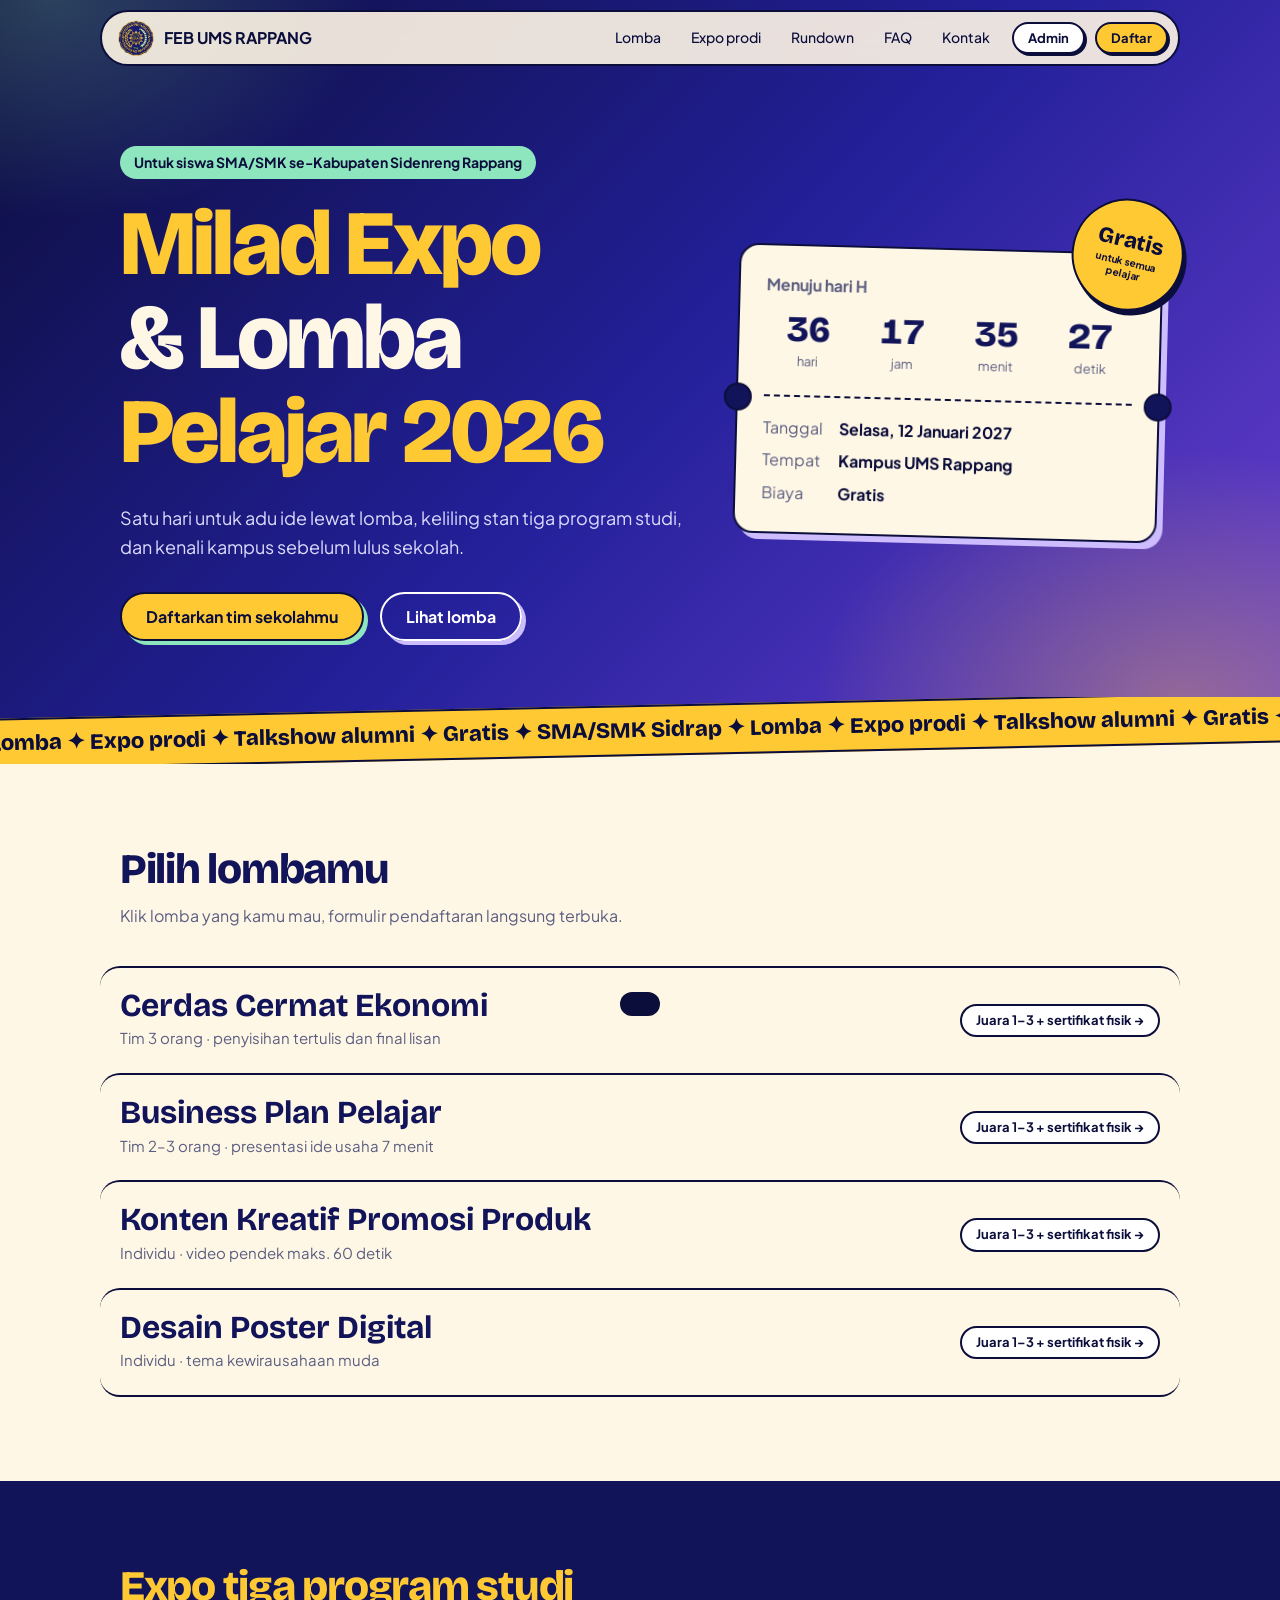
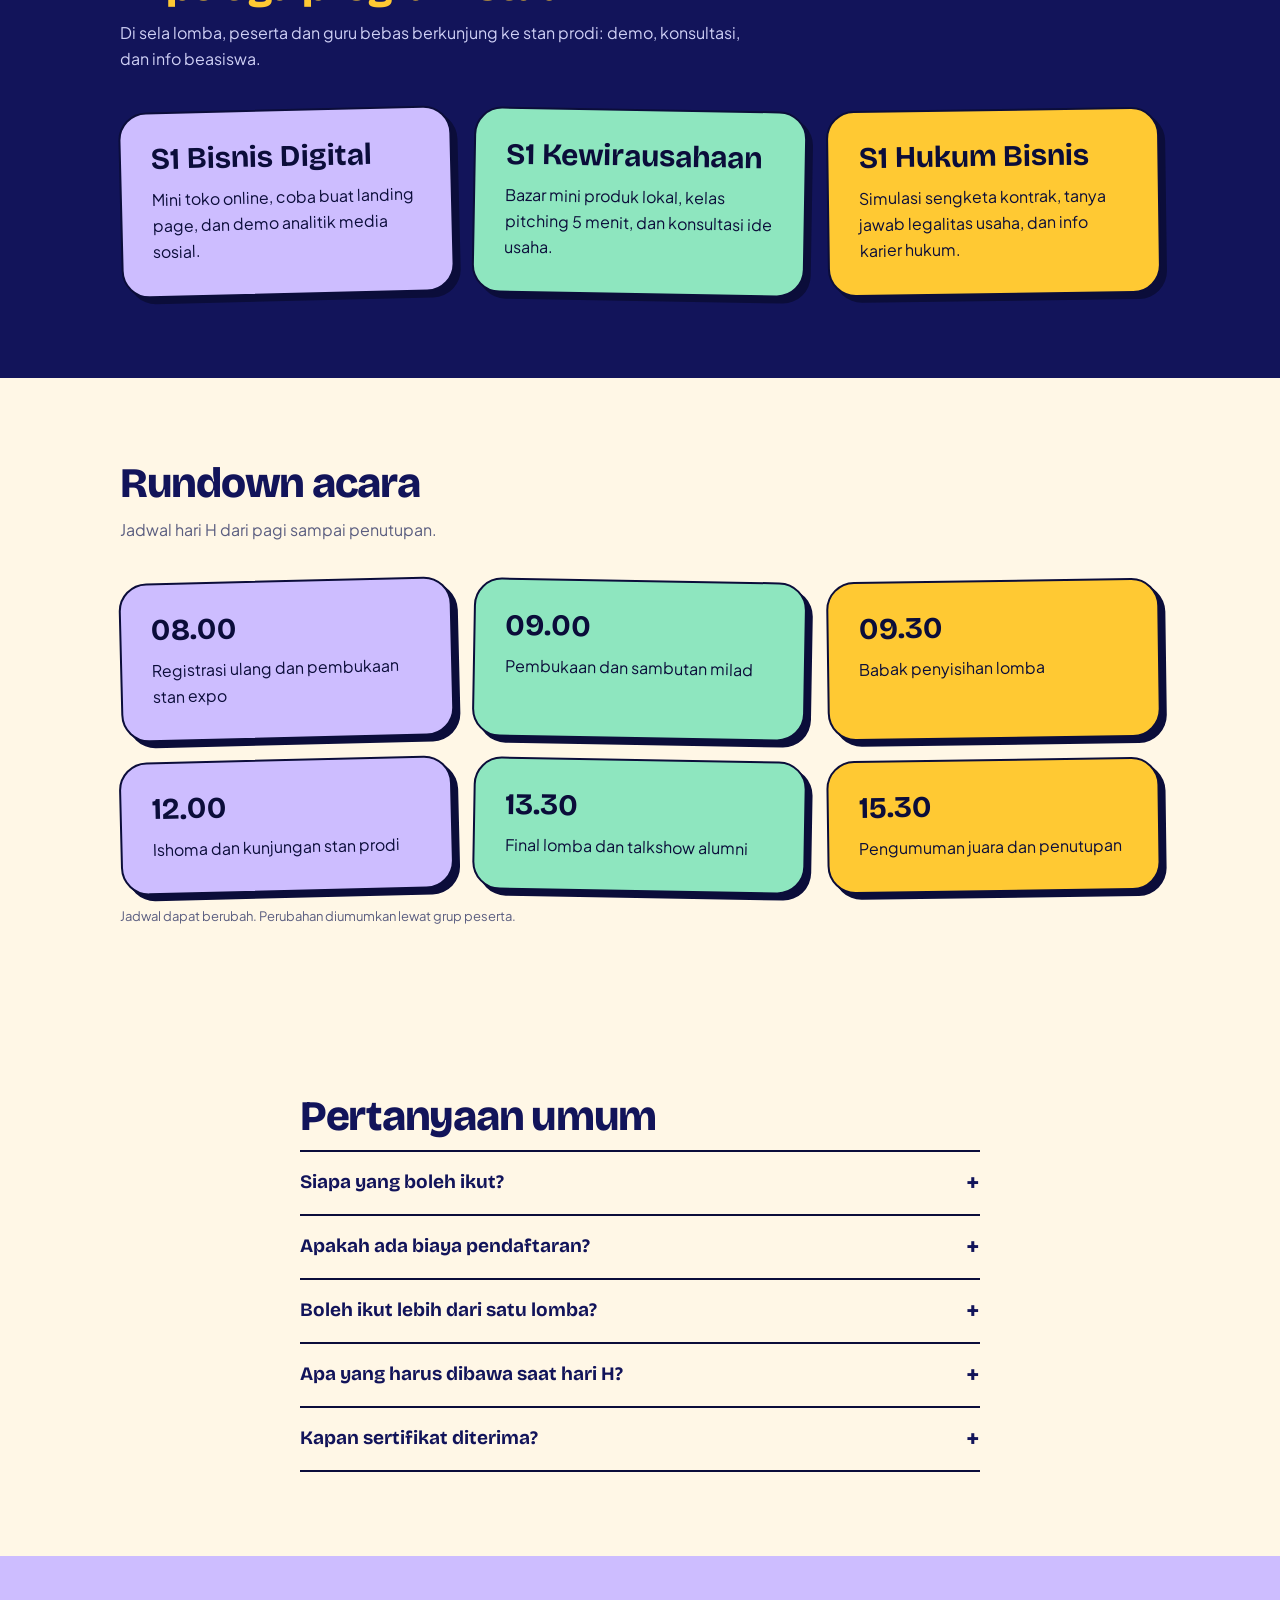
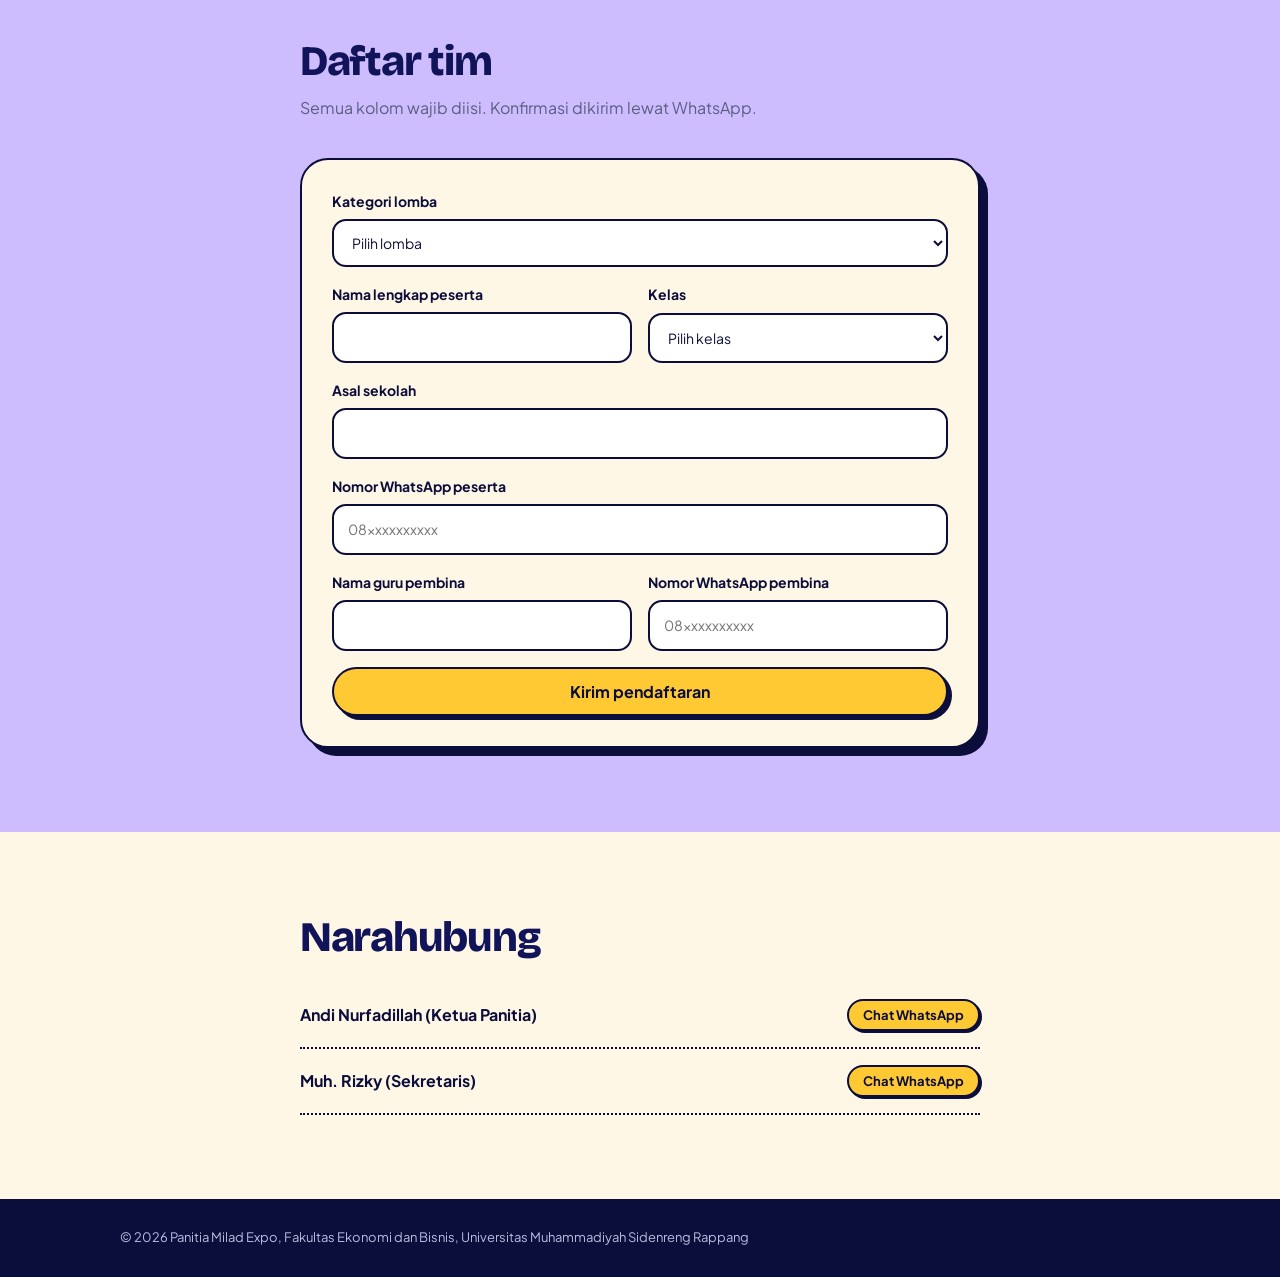
==== index.html @ 6588e932 "psrt1" ====
<!DOCTYPE html>
<html lang="id">
<head>
<meta charset="UTF-8">
<meta name="viewport" content="width=device-width, initial-scale=1">
<meta name="theme-color" content="#12145a">
<title>Milad Expo & Lomba Pelajar 2026 | FEB UMS Rappang</title>
<meta name="description" content="Expo milad dan lomba untuk siswa SMA/SMK se-Kabupaten Sidenreng Rappang.">
<link rel="preconnect" href="https://fonts.googleapis.com">
<link rel="preconnect" href="https://fonts.gstatic.com" crossorigin>
<link href="https://fonts.googleapis.com/css2?family=Bricolage+Grotesque:wght@600;800&family=Plus+Jakarta+Sans:wght@400;500;700&display=swap" rel="stylesheet">
<link rel="stylesheet" href="css/style.css">
</head>
<body>
<header class="bar">
  <a class="brand" href="#top"><img src="assets/logo_umsr.png" alt="Logo UMS Rappang" width="36" height="36"><span id="namaHima">FEB UMS RAPPANG</span></a>
  <nav id="nav"><a href="#lomba">Lomba</a><a href="#expo">Expo prodi</a><a href="#rundown">Rundown</a><a href="#faq">FAQ</a><a href="#kontak">Kontak</a></nav>
  <a class="btn btn-sm btn-out" href="admin.html">Admin</a>
  <a class="btn btn-sm" href="#daftar">Daftar</a>
  <button class="menu-btn" id="menuBtn" type="button" aria-label="Buka menu" aria-expanded="false" aria-controls="nav">☰</button>
</header>

<main id="top">
<section class="hero">
  <div class="wrap hero-grid">
    <div>
      <p class="kicker">Untuk siswa SMA/SMK se-Kabupaten Sidenreng Rappang</p>
      <h1><span>Milad Expo</span><span class="o">&amp; Lomba</span><span>Pelajar 2026</span></h1>
      <p class="lead">Satu hari untuk adu ide lewat lomba, keliling stan tiga program studi, dan kenali kampus sebelum lulus sekolah.</p>
      <div class="cta"><a class="btn" href="#daftar">Daftarkan tim sekolahmu</a><a class="btn btn-ghost" href="#lomba">Lihat lomba</a></div>
    </div>
    <aside class="tiket" aria-label="Info acara">
      <div class="stiker" aria-hidden="true">Gratis<small>untuk semua pelajar</small></div>
      <p class="tiket-judul">Menuju hari H</p>
      <div class="cd" id="cd"><div><b id="cdH">00</b>hari</div><div><b id="cdJ">00</b>jam</div><div><b id="cdM">00</b>menit</div><div><b id="cdD">00</b>detik</div></div>
      <dl><dt>Tanggal</dt><dd id="infoTgl">-</dd><dt>Tempat</dt><dd>Kampus UMS Rappang</dd><dt>Biaya</dt><dd>Gratis</dd></dl>
    </aside>
  </div>
</section>

<div class="marquee-wrap"><div class="marquee" aria-hidden="true"><div>Lomba ✦ Expo prodi ✦ Talkshow alumni ✦ Gratis ✦ SMA/SMK Sidrap ✦ Lomba ✦ Expo prodi ✦ Talkshow alumni ✦ Gratis ✦ SMA/SMK Sidrap ✦ Lomba ✦ Expo prodi ✦ Talkshow alumni ✦ Gratis ✦ SMA/SMK Sidrap ✦ Lomba ✦ Expo prodi ✦ Talkshow alumni ✦ Gratis ✦ SMA/SMK Sidrap ✦ Lomba ✦ Expo prodi ✦ Talkshow alumni ✦ Gratis ✦ SMA/SMK Sidrap ✦ Lomba ✦ Expo prodi ✦ Talkshow alumni ✦ Gratis ✦ SMA/SMK Sidrap ✦ </div></div></div>

<section id="lomba" class="blok">
  <div class="wrap">
    <h2>Pilih lombamu</h2>
    <p class="sub">Klik lomba yang kamu mau, formulir pendaftaran langsung terbuka.</p>
    <div class="lomba" id="listLomba"></div>
  </div>
</section>

<section id="expo" class="blok gelap">
  <div class="wrap">
    <h2>Expo tiga program studi</h2>
    <p class="sub">Di sela lomba, peserta dan guru bebas berkunjung ke stan prodi: demo, konsultasi, dan info beasiswa.</p>
    <div class="prodi" id="listProdi"></div>
  </div>
</section>

<section id="rundown" class="blok">
  <div class="wrap">
    <h2>Rundown acara</h2>
    <p class="sub">Jadwal hari H dari pagi sampai penutupan.</p>
    <div class="prodi" id="listRundown"></div>
    <p class="hint">Jadwal dapat berubah. Perubahan diumumkan lewat grup peserta.</p>
  </div>
</section>

<section id="faq" class="blok">
  <div class="wrap narrow">
    <h2>Pertanyaan umum</h2>
    <div id="listFaq"></div>
  </div>
</section>

<section id="daftar" class="blok kuning">
  <div class="wrap narrow">
    <h2>Daftar tim</h2>
    <p class="sub" id="stDaftar">Semua kolom wajib diisi. Konfirmasi dikirim lewat WhatsApp.</p>

    <div class="form-wrap" id="formWrap">
      <form id="form" novalidate>
        <label>Kategori lomba<select name="lomba" id="selLomba" required></select></label>
        <div class="dua">
          <label><span id="lblNama">Nama lengkap peserta</span><input name="nama" required autocomplete="name"></label>
          <label>Kelas<select name="kelas" required><option value="">Pilih kelas</option><option>X</option><option>XI</option><option>XII</option></select></label>
        </div>
        <label>Asal sekolah<input name="sekolah" required autocomplete="organization"></label>
        <label>Nomor WhatsApp peserta<input name="wa" type="tel" required inputmode="tel" placeholder="08xxxxxxxxxx"></label>
        <div id="boxTim" hidden>
          <label>Anggota tim <span class="hint" id="hintTim"></span><textarea name="anggota" rows="2" placeholder="Contoh: Dinda, Fajar"></textarea></label>
        </div>
        <div class="dua">
          <label>Nama guru pembina<input name="pembina" required></label>
          <label>Nomor WhatsApp pembina<input name="wapembina" type="tel" required inputmode="tel" placeholder="08xxxxxxxxxx"></label>
        </div>
        <input name="catatan" tabindex="-1" autocomplete="off" aria-hidden="true" style="position:absolute;left:-9999px">
        <button class="btn" id="kirim" type="submit">Kirim pendaftaran</button>
      </form>

      <div class="tutup-box" id="tutupBox" hidden>
        <div>
          <h3>Pendaftaran Belum Dibuka</h3>
          <p>Terima kasih atas antusiasmenya. Pendaftaran lomba belum dibuka.</p>
        </div>
      </div>
    </div>
  </div>
</section>


<section id="kontak" class="blok">
  <div class="wrap narrow">
    <h2>Narahubung</h2>
    <ul class="kontak" id="listKontak"></ul>
  </div>
</section>
</main>

<footer><div class="wrap">© 2026 Panitia Milad Expo, Fakultas Ekonomi dan Bisnis, Universitas Muhammadiyah Sidenreng Rappang</div></footer>
<div class="toast" id="toast" role="status" aria-live="polite"></div>
<script src="js/config.js"></script>
<script src="js/main.js"></script>
</body>
</html>
---- css/style.css ----
/* ==========================================================================
   Milad Expo & Lomba Pelajar 2026 - Stylesheet
   Daftar isi:
   1. Variabel & reset     6. Seksi umum, lomba, kartu
   2. Navbar               7. FAQ, form, kontak, footer
   3. Tombol               8. Admin
   4. Hero                 9. Responsif (tablet, HP) & aksesibilitas
   5. Marquee
   ========================================================================== */

/* ---------- 1. Variabel & reset ---------- */
:root {
  --navy: #12145a;
  --ink: #0b0d3a;
  --cream: #fff7e6;
  --gold: #ffc933;
  --mint: #8ee6bf;
  --lilac: #cdbdff;
  --mut: #5b5e80;
  --r: 20px;
  --sh: 4px 4px 0 var(--ink);
}

* {
  box-sizing: border-box;
  margin: 0;
  padding: 0;
}
html {
  scroll-behavior: smooth;
  scroll-padding-top: 90px;
}
body {
  font:
    16px/1.65 "Plus Jakarta Sans",
    system-ui,
    sans-serif;
  color: var(--ink);
  background: var(--cream);
  overflow-x: clip;
}
img {
  max-width: 100%;
}
h1,
h2,
h3 {
  font-family: "Bricolage Grotesque", system-ui, sans-serif;
  line-height: 1.02;
}
a {
  color: inherit;
}
[hidden] {
  display: none !important;
}
:focus-visible {
  outline: 3px solid var(--gold);
  outline-offset: 3px;
}

.wrap {
  max-width: 1080px;
  margin: 0 auto;
  padding: 0 20px;
}
.narrow {
  max-width: 720px;
}
.hint {
  font-size: 13px;
  font-weight: 400;
  color: var(--mut);
}
p.hint {
  margin-top: 14px;
}
.chip {
  display: inline-block;
  background: #fff;
  color: var(--ink);
  border: 2px solid var(--ink);
  font-weight: 700;
  font-size: 13px;
  padding: 4px 14px;
  border-radius: 99px;
}

/* ---------- 2. Navbar ---------- */
.bar {
  position: sticky;
  top: 10px;
  z-index: 20;
  display: flex;
  align-items: center;
  gap: 10px;
  width: min(1080px, calc(100% - 24px));
  margin: 10px auto;
  padding: 8px 10px 8px 16px;
  background: rgba(255, 247, 230, 0.9);
  backdrop-filter: blur(10px);
  border: 2px solid var(--ink);
  border-radius: 99px;
}
.brand {
  display: flex;
  align-items: center;
  gap: 10px;
  margin-right: auto;
  font-weight: 700;
  text-decoration: none;
}
.brand img {
  height: 36px;
  width: 36px;
  object-fit: contain;
}
.bar nav {
  display: flex;
  gap: 6px;
}
.bar nav a {
  padding: 6px 12px;
  font-size: 14px;
  font-weight: 500;
  text-decoration: none;
  border-radius: 99px;
}
.bar nav a:hover {
  background: var(--lilac);
}
.menu-btn {
  display: none;
}

/* ---------- 3. Tombol ---------- */
.btn {
  display: inline-block;
  background: var(--gold);
  color: var(--ink);
  font:
    700 16px "Plus Jakarta Sans",
    sans-serif;
  padding: 12px 24px;
  border: 2px solid var(--ink);
  border-radius: 99px;
  box-shadow: var(--sh);
  cursor: pointer;
  text-decoration: none;
  transition:
    transform 0.15s,
    box-shadow 0.15s;
}
.btn:hover {
  transform: translate(2px, 2px);
  box-shadow: 2px 2px 0 var(--ink);
}
.btn:disabled {
  opacity: 0.6;
  cursor: not-allowed;
}
.btn-sm {
  padding: 6px 14px;
  font-size: 13px;
  box-shadow: 2px 2px 0 var(--ink);
}
.btn-out {
  background: #fff;
}
.btn-ghost {
  background: transparent;
  color: #fff;
  border-color: #fff;
  box-shadow: 4px 4px 0 var(--mint);
}
.hero .btn {
  box-shadow: 4px 4px 0 var(--mint);
}
.hero .btn-ghost {
  box-shadow: 4px 4px 0 var(--lilac);
}

/* ---------- 4. Hero ---------- */
.hero {
  position: relative;
  margin-top: -80px;
  padding: 150px 0 90px;
  color: #fff;
  overflow: hidden;
  background-color: var(--navy);
  background-image:
    radial-gradient(520px 360px at 92% 96%, rgba(255, 201, 51, 0.32), transparent 70%),
    radial-gradient(460px 320px at 4% 0%, rgba(142, 230, 191, 0.24), transparent 70%),
    linear-gradient(135deg, #0b0d3a 0%, #23209a 52%, #6a3fd0 100%),
    url("data:image/svg+xml,%3Csvg xmlns='http://www.w3.org/2000/svg' width='160' height='160'%3E%3Cfilter id='n'%3E%3CfeTurbulence baseFrequency='.8' numOctaves='2'/%3E%3C/filter%3E%3Crect width='160' height='160' filter='url(%23n)' opacity='.12'/%3E%3C/svg%3E");
}
.hero-grid {
  position: relative;
  display: grid;
  gap: 44px;
  align-items: center;
}
.kicker {
  display: inline-block;
  background: var(--mint);
  color: var(--ink);
  font-size: 14px;
  font-weight: 700;
  padding: 5px 14px;
  margin-bottom: 18px;
  border-radius: 99px;
}
.lead {
  max-width: 44ch;
  margin: 24px 0 30px;
  font-size: 18px;
  color: #dcdcff;
}
.cta {
  display: flex;
  gap: 16px;
  flex-wrap: wrap;
}

/* Judul hero: tiap baris bereaksi saat disorot kursor */
.hero h1 {
  font-size: clamp(40px, 7.5vw, 92px);
  font-weight: 800;
  letter-spacing: -0.03em;
  animation: naik 0.8s ease both;
}
.hero h1 span {
  display: block;
  width: fit-content;
  color: var(--gold);
  cursor: default;
  transition:
    transform 0.3s cubic-bezier(0.2, 0.8, 0.2, 1),
    color 0.3s,
    text-shadow 0.3s;
}
.hero h1 .o {
  color: var(--cream);
}
.hero h1 span:hover {
  transform: translateX(14px) rotate(-1.5deg) scale(1.04);
  color: var(--cream);
  text-shadow:
    4px 4px 0 var(--gold),
    8px 8px 0 var(--mint);
}
.hero h1 .o:hover {
  color: var(--mint);
  text-shadow: 4px 4px 0 var(--lilac);
}
@keyframes naik {
  from {
    opacity: 0;
    transform: translateY(28px);
  }
}

/* Stiker "Gratis" */
.stiker {
  position: absolute;
  right: -14px;
  top: -44px;
  z-index: 2;
  width: 112px;
  height: 112px;
  display: flex;
  flex-direction: column;
  align-items: center;
  justify-content: center;
  text-align: center;
  font:
    800 22px "Bricolage Grotesque",
    sans-serif;
  line-height: 1;
  color: var(--ink);
  background: var(--gold);
  border: 2px solid var(--ink);
  border-radius: 50%;
  box-shadow: var(--sh);
  transform: rotate(12deg);
}
.stiker small {
  max-width: 70px;
  margin-top: 4px;
  font:
    700 10px "Plus Jakarta Sans",
    sans-serif;
}

/* Tiket info + hitung mundur */
.tiket {
  position: relative;
  padding: 26px;
  color: var(--ink);
  background: var(--cream);
  border: 2px solid var(--ink);
  border-radius: var(--r);
  box-shadow: 6px 6px 0 var(--lilac);
  transform: rotate(1.5deg);
}
.tiket-judul {
  margin-bottom: 10px;
  font-weight: 700;
  color: var(--mut);
}
.cd {
  display: grid;
  grid-template-columns: repeat(4, 1fr);
  gap: 8px;
  margin-bottom: 22px;
  text-align: center;
  font-size: 13px;
  color: var(--mut);
}
.cd b {
  display: block;
  font:
    800 36px "Bricolage Grotesque",
    sans-serif;
  color: var(--navy);
  font-variant-numeric: tabular-nums;
}
.tiket dl {
  position: relative;
  display: grid;
  grid-template-columns: auto 1fr;
  gap: 6px 16px;
  padding-top: 18px;
  border-top: 2px dashed var(--ink);
}
.tiket dl::before,
.tiket dl::after {
  content: "";
  position: absolute;
  top: -13px;
  width: 24px;
  height: 24px;
  background: var(--navy);
  border: 2px solid var(--ink);
  border-radius: 50%;
}
.tiket dl::before {
  left: -40px;
}
.tiket dl::after {
  right: -40px;
}
.tiket dt {
  color: var(--mut);
}
.tiket dd {
  font-weight: 700;
}

/* ---------- 5. Marquee ---------- */
.marquee-wrap {
  position: relative;
  z-index: 3;
  margin-top: -34px;
  padding: 8px 0;
  overflow: hidden;
}
.marquee {
  margin: 0 -10px;
  padding: 10px 0;
  overflow: hidden;
  background: var(--gold);
  border-block: 2px solid var(--ink);
  transform: rotate(-1.2deg);
}
.marquee div {
  display: inline-block;
  white-space: nowrap;
  font:
    800 22px "Bricolage Grotesque",
    sans-serif;
  animation: geser 28s linear infinite;
}
@keyframes geser {
  to {
    transform: translateX(-50%);
  }
}

/* ---------- 6. Seksi umum, lomba, kartu ---------- */
.blok {
  padding: 84px 0;
}
.blok h2 {
  margin-bottom: 12px;
  font-size: clamp(28px, 4.6vw, 42px);
  font-weight: 800;
  letter-spacing: -0.03em;
  color: var(--navy);
}
.sub {
  max-width: 54ch;
  margin-bottom: 36px;
  color: var(--mut);
}
.gelap {
  background: var(--navy);
  color: #fff;
}
.gelap h2 {
  color: var(--gold);
}
.gelap .sub {
  color: #cfd0f5;
}
.kuning {
  background: var(--lilac);
}

/* Daftar lomba (tiap baris = tautan ke form) */
.lomba a {
  display: flex;
  justify-content: space-between;
  align-items: center;
  flex-wrap: wrap;
  gap: 16px;
  margin: 0 -20px;
  padding: 22px 20px;
  color: inherit;
  text-decoration: none;
  border-top: 2px solid var(--ink);
  border-radius: var(--r);
  transition:
    background 0.25s,
    transform 0.25s;
}
.lomba a:last-child {
  border-bottom: 2px solid var(--ink);
}
.lomba a:hover {
  background: var(--mint);
  transform: translateX(8px);
}
.lomba h3 {
  margin-bottom: 4px;
  font-size: clamp(22px, 3.4vw, 32px);
  color: var(--navy);
}
.lomba p {
  font-size: 15px;
  color: var(--mut);
}
.lomba .chip {
  white-space: nowrap;
}

/* Kartu berwarna: dipakai untuk prodi dan rundown */
.prodi {
  display: grid;
  gap: 20px;
}
.prodi article {
  padding: 30px;
  color: var(--ink);
  border: 2px solid var(--ink);
  border-radius: 28px;
  box-shadow: 6px 6px 0 var(--ink);
  transition: transform 0.25s;
}
.prodi article:nth-child(3n + 1) {
  background: var(--lilac);
  transform: rotate(-1.4deg);
}
.prodi article:nth-child(3n + 2) {
  background: var(--mint);
  transform: rotate(1deg);
}
.prodi article:nth-child(3n) {
  background: var(--gold);
  transform: rotate(-0.8deg);
}
.prodi article:hover {
  transform: rotate(0) translateY(-6px);
}
.prodi h3 {
  margin-bottom: 12px;
  font-size: 30px;
}

/* ---------- 7. FAQ, form, kontak, footer ---------- */
details {
  padding: 18px 0;
  border-top: 2px solid var(--ink);
}
details:last-child {
  border-bottom: 2px solid var(--ink);
}
summary {
  display: flex;
  justify-content: space-between;
  gap: 12px;
  font:
    700 19px "Bricolage Grotesque",
    sans-serif;
  color: var(--navy);
  list-style: none;
  cursor: pointer;
}
summary::-webkit-details-marker {
  display: none;
}
summary::after {
  content: "+";
  font-size: 26px;
  line-height: 1;
  transition: transform 0.2s;
}
details[open] summary::after {
  transform: rotate(45deg);
}
details p {
  max-width: 60ch;
  margin-top: 10px;
  color: var(--mut);
}

form {
  display: grid;
  gap: 16px;
  padding: 30px;
  background: var(--cream);
  border: 2px solid var(--ink);
  border-radius: 28px;
  box-shadow: 8px 8px 0 var(--ink);
}
.dua {
  display: grid;
  gap: 16px;
}
label {
  display: grid;
  gap: 6px;
  font-size: 14px;
  font-weight: 700;
}
input,
select,
textarea {
  width: 100%;
  padding: 12px 14px;
  font: inherit;
  font-weight: 400;
  color: var(--ink);
  background: #fff;
  border: 2px solid var(--ink);
  border-radius: 14px;
}
input:focus,
select:focus,
textarea:focus {
  outline: 3px solid var(--gold);
  outline-offset: 1px;
}
textarea {
  resize: vertical;
}

.kontak {
  margin-top: 24px;
  list-style: none;
}
.kontak li {
  display: flex;
  justify-content: space-between;
  align-items: center;
  flex-wrap: wrap;
  gap: 12px;
  padding: 16px 0;
  border-bottom: 2px dotted var(--ink);
}

footer {
  padding: 28px 0;
  font-size: 13px;
  color: #b9bce0;
  background: var(--ink);
}
.flink {
  font-weight: 700;
  color: var(--gold);
}

.toast {
  position: fixed;
  left: 50%;
  bottom: 24px;
  z-index: 30;
  max-width: calc(100% - 32px);
  padding: 12px 20px;
  color: #fff;
  background: var(--ink);
  border-radius: 99px;
  transform: translate(-50%, 140px);
  transition: transform 0.3s;
}
.toast.show {
  transform: translate(-50%, 0);
}

/* ---------- 8. Admin ---------- */
.adm {
  min-height: 100vh;
  padding: 24px 0 60px;
  background: var(--cream);
}
.adm h1 {
  font-size: clamp(28px, 4vw, 40px);
  color: var(--navy);
}
.adm h2 {
  margin-bottom: 12px;
  font-size: 20px;
  color: var(--navy);
}
.galat {
  padding: 10px 14px;
  font-weight: 700;
  color: #7a0b0b;
  background: #ffd9d9;
  border: 2px solid var(--ink);
  border-radius: 14px;
}
.back {
  margin-bottom: 18px;
}
.kartu {
  display: grid;
  align-content: start;
  gap: 14px;
  padding: 24px;
  background: #fff;
  border: 2px solid var(--ink);
  border-radius: var(--r);
  box-shadow: var(--sh);
}
#login {
  margin: 40px auto;
}
.adm-head {
  display: flex;
  justify-content: space-between;
  align-items: center;
  flex-wrap: wrap;
  gap: 12px;
  margin-bottom: 14px;
}

.stats {
  display: grid;
  grid-template-columns: repeat(2, 1fr);
  gap: 14px;
  margin: 18px 0;
}
.stat {
  padding: 16px;
  font-weight: 700;
  background: var(--gold);
  border: 2px solid var(--ink);
  border-radius: var(--r);
  box-shadow: var(--sh);
}
.stat:nth-child(2) {
  background: var(--lilac);
}
.stat:nth-child(3) {
  background: var(--mint);
}
.stat:nth-child(4) {
  background: #fff;
}
.stat b {
  display: block;
  font:
    800 40px "Bricolage Grotesque",
    sans-serif;
  line-height: 1;
}

.dua-kol {
  display: grid;
  gap: 16px;
  margin-bottom: 22px;
}
.bb {
  display: grid;
  grid-template-columns: 1fr 1.4fr 28px;
  align-items: center;
  gap: 10px;
  font-size: 13px;
}
.bb i {
  height: 12px;
  border-radius: 99px;
  background: linear-gradient(90deg, var(--navy) var(--w), #e8e6f5 var(--w));
}
.bb b {
  text-align: right;
}

.filter {
  display: grid;
  gap: 10px;
  margin-bottom: 14px;
}
.scroll {
  overflow-x: auto;
  background: #fff;
  border: 2px solid var(--ink);
  border-radius: var(--r);
}
.tb {
  width: 100%;
  border-collapse: collapse;
  font-size: 14px;
}
.tb th,
.tb td {
  padding: 12px 14px;
  text-align: left;
  vertical-align: top;
  border-bottom: 1px solid #ece9f7;
}
.tb th {
  color: #fff;
  white-space: nowrap;
  background: var(--navy);
}
.tb td small {
  display: block;
  color: var(--mut);
}
.pil {
  display: inline-block;
  margin: 6px 6px 0 0;
  padding: 2px 10px;
  font: 700 12px/1.6 "Plus Jakarta Sans", sans-serif;
  font-style: normal;
  background: var(--gold);
  border: 2px solid var(--ink);
  border-radius: 99px;
}
.pil.ok {
  background: var(--mint);
}
.rgk {
  display: none;
}
.more {
  display: block;
  margin: 16px auto 0;
}
.aks {
  display: flex;
  flex-wrap: wrap;
  gap: 6px;
  min-width: 230px;
}


/* ---------- 9. Responsif & aksesibilitas ---------- */

/* Tablet ke atas */
@media (min-width: 760px) {
  .hero-grid {
    grid-template-columns: 1.35fr 1fr;
  }
  .stiker {
    top: -56px;
    right: -22px;
  }
  .prodi {
    grid-template-columns: repeat(3, 1fr);
  }
  .dua {
    grid-template-columns: 1fr 1fr;
  }
  .stats {
    grid-template-columns: repeat(4, 1fr);
  }
  .dua-kol {
    grid-template-columns: 1fr 1fr;
  }
  .filter {
    grid-template-columns: 2fr 1fr 1fr;
  }
}

/* HP */
@media (max-width: 700px) {
  .bar {
    gap: 8px;
    padding: 6px 8px 6px 12px;
  }
  .bar nav {
    display: none;
  }
  .bar nav.open {
    position: absolute;
    top: calc(100% + 8px);
    left: 0;
    right: 0;
    display: flex;
    flex-direction: column;
    gap: 2px;
    padding: 10px;
    background: var(--cream);
    border: 2px solid var(--ink);
    border-radius: var(--r);
    box-shadow: var(--sh);
  }
  .bar nav.open a {
    padding: 12px 14px;
    font-size: 16px;
  }
  .menu-btn {
    display: grid;
    place-items: center;
    flex: none;
    width: 40px;
    height: 40px;
    font-size: 20px;
    line-height: 1;
    color: var(--ink);
    background: #fff;
    border: 2px solid var(--ink);
    border-radius: 50%;
    cursor: pointer;
  }
  .btn {
    padding: 12px 20px;
  }
  .btn-sm {
    padding: 10px 14px;
  }

  .hero {
    padding: 108px 0 60px;
  }
  .stiker {
    top: -40px;
    right: 4px;
    width: 84px;
    height: 84px;
    font-size: 17px;
  }
  .lead {
    margin: 18px 0 24px;
    font-size: 16px;
  }
  .cta .btn {
    flex: 1;
    text-align: center;
  }
  .tiket {
    padding: 20px;
    transform: none;
  }
  .tiket dl::before,
  .tiket dl::after {
    display: none;
  }
  .cd b {
    font-size: 30px;
  }
  .marquee-wrap {
    margin-top: -26px;
  }
  .marquee div {
    font-size: 18px;
  }

  .blok {
    padding: 60px 0;
  }
  .sub {
    margin-bottom: 26px;
  }
  .lomba a {
    margin: 0;
    padding: 18px 12px;
  }
  .prodi article {
    padding: 22px;
    transform: none !important;
  }
  .prodi h3 {
    font-size: 26px;
  }
  form {
    padding: 20px;
    box-shadow: 5px 5px 0 var(--ink);
  }
  .kontak li {
    flex-direction: column;
    align-items: flex-start;
  }

  /* Admin: tabel berubah jadi kartu per pendaftar */
  .adm-head .btn {
    flex: 1;
  }
  .scroll {
    overflow: visible;
    background: none;
    border: 0;
  }
  .tb,
  .tb tbody,
  .tb tr,
  .tb td {
    display: block;
    width: 100%;
  }
  .tb thead {
    display: none;
  }
  .tb tr {
    margin-bottom: 16px;
    padding: 12px 14px;
    background: #fff;
    border: 2px solid var(--ink);
    border-radius: var(--r);
    box-shadow: var(--sh);
  }
  .tb td {
    padding: 6px 0;
    border: 0;
  }
  .tb td::before {
    display: block;
    font-size: 11px;
    font-weight: 700;
    letter-spacing: 0.04em;
    text-transform: uppercase;
    color: var(--mut);
  }
  .tb td:nth-child(2)::before {
    content: "Waktu";
  }
  .tb td:nth-child(3)::before {
    content: "Lomba";
  }
  .tb td:nth-child(4)::before {
    content: "Sekolah";
  }
  .tb td:nth-child(5)::before {
    content: "Peserta";
  }
  .tb td:nth-child(6)::before {
    content: "Konfirmasi";
  }
  .tb td:nth-child(7)::before {
    content: "Aksi";
  }
  .tb td[colspan]::before {
    display: none;
  }
  /* Daftar ringkas: ketuk kartu untuk membuka detail */
  .tb tr {
    margin-bottom: 10px;
    padding: 10px 14px;
  }
  .tb tr:not(.buka) td:not(.rgk) {
    display: none;
  }
  .tb td.rgk::before {
    display: none;
  }
  .rgk {
    position: relative;
    padding-right: 26px;
    cursor: pointer;
  }
  .rgk::after {
    content: "▾";
    position: absolute;
    top: 4px;
    right: 2px;
    font-size: 18px;
  }
  .tb tr.buka .rgk::after {
    content: "▴";
  }
  .rgk b {
    display: block;
    font-size: 16px;
  }
  .rgk span {
    display: block;
    font-size: 13px;
    color: var(--mut);
  }
  .aks {
    min-width: 0;
  }
}

/* HP sangat kecil */
@media (max-width: 420px) {
  .bar {
    gap: 6px;
  }
  .brand {
    min-width: 0;
    gap: 8px;
  }
  .brand img {
    flex: none;
  }
  .brand span {
    overflow: hidden;
    font-size: 14px;
    white-space: nowrap;
    text-overflow: ellipsis;
  }
  .bar .btn-sm {
    padding: 8px 11px;
    font-size: 13px;
  }
  .menu-btn {
    width: 38px;
    height: 38px;
  }
  .bb {
    grid-template-columns: 1fr 1fr 24px;
  }
}

/* Layar sentuh: matikan efek hover yang bergeser */
@media (hover: none) {
  .lomba a:hover {
    transform: none;
  }
  .hero h1 span:hover {
    transform: none;
  }
}

/* Hormati pengguna yang mengurangi animasi */
@media (prefers-reduced-motion: reduce) {
  * {
    animation: none !important;
    transition: none !important;
  }
  html {
    scroll-behavior: auto;
  }
}

.form-wrap { position: relative; }
.form-wrap.tertutup form { filter: blur(4px); opacity: .5; pointer-events: none; user-select: none; }
.tutup-box { position: absolute; inset: 0; display: flex; align-items: center; justify-content: center; padding: 16px; z-index: 2; }
.tutup-box[hidden] { display: none; }
.tutup-box > div { background: #fff; color: #12145a; border-left: 6px solid #ffc928; border-radius: 16px; padding: 20px 24px; max-width: 420px; text-align: center; box-shadow: 0 20px 40px rgba(0,0,0,.2); }
.tutup-box h3 { margin: 0 0 6px; }
.tutup-box p { margin: 0; }
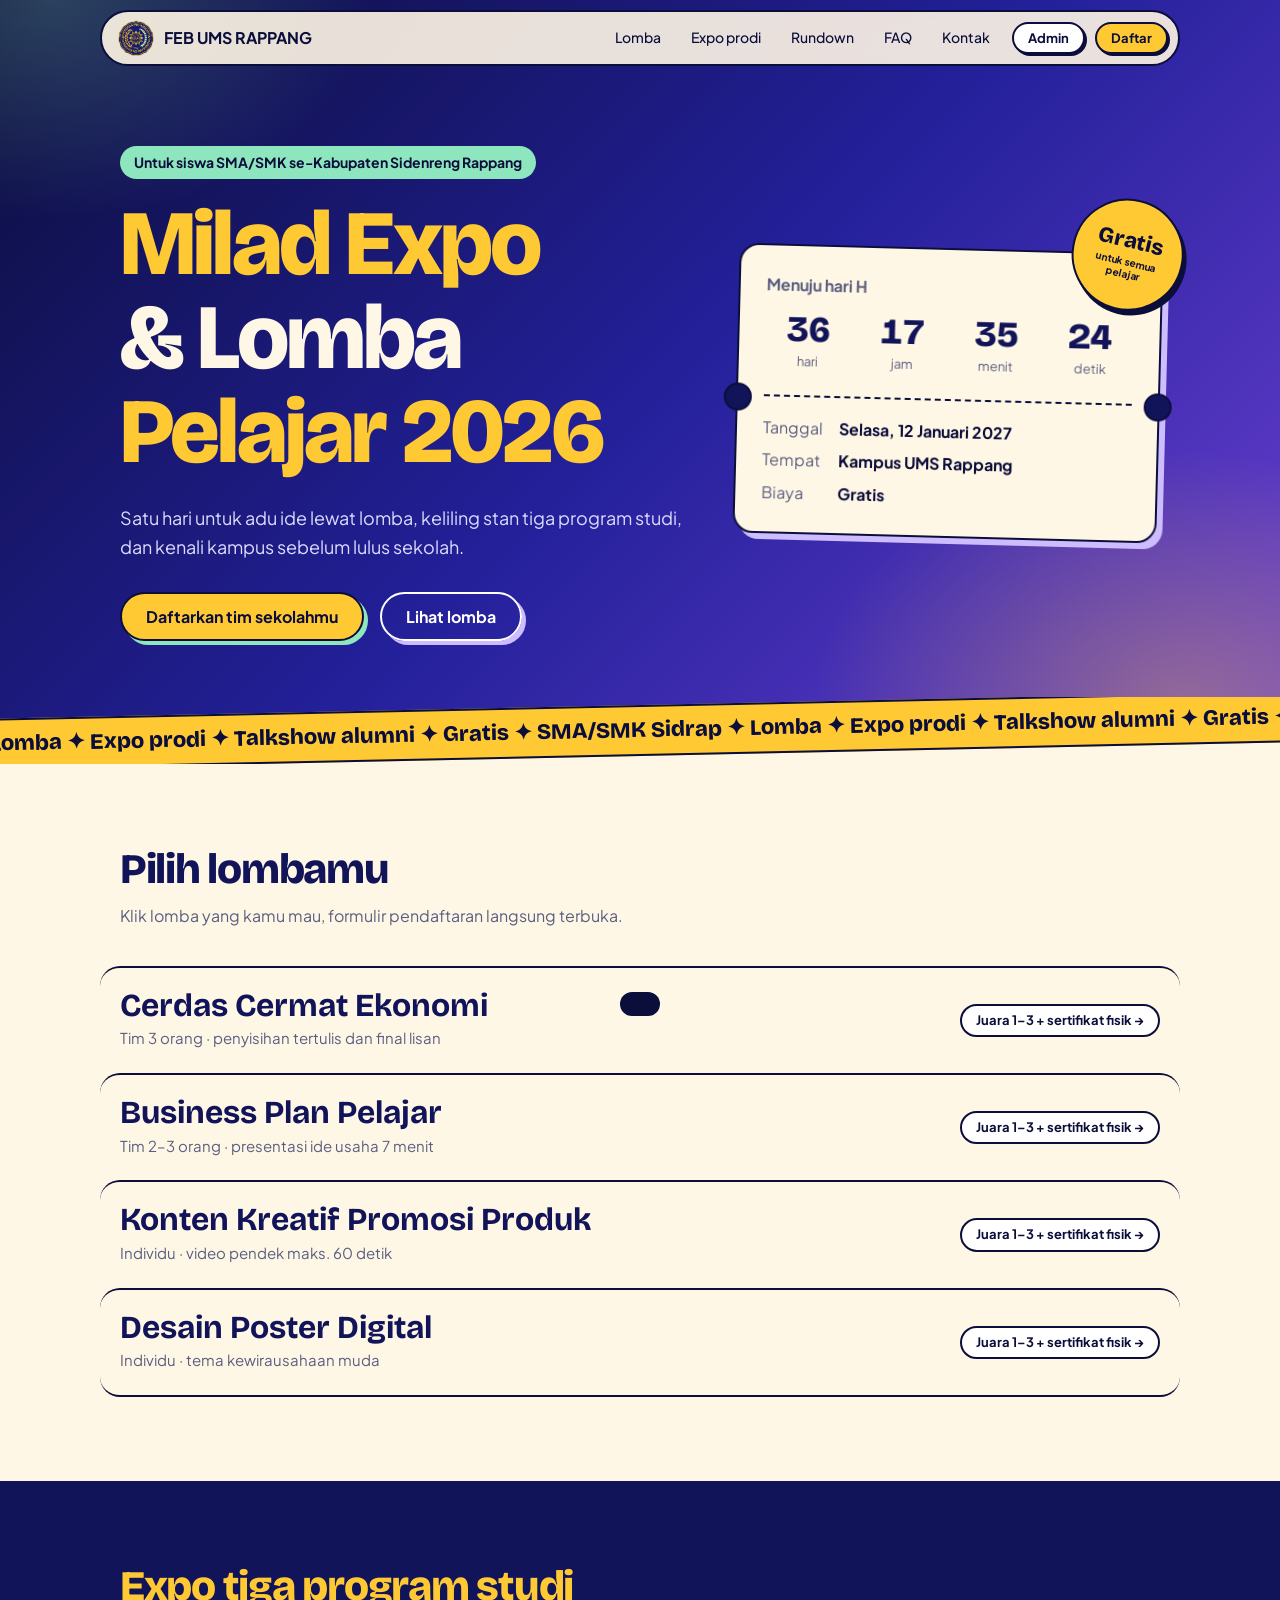
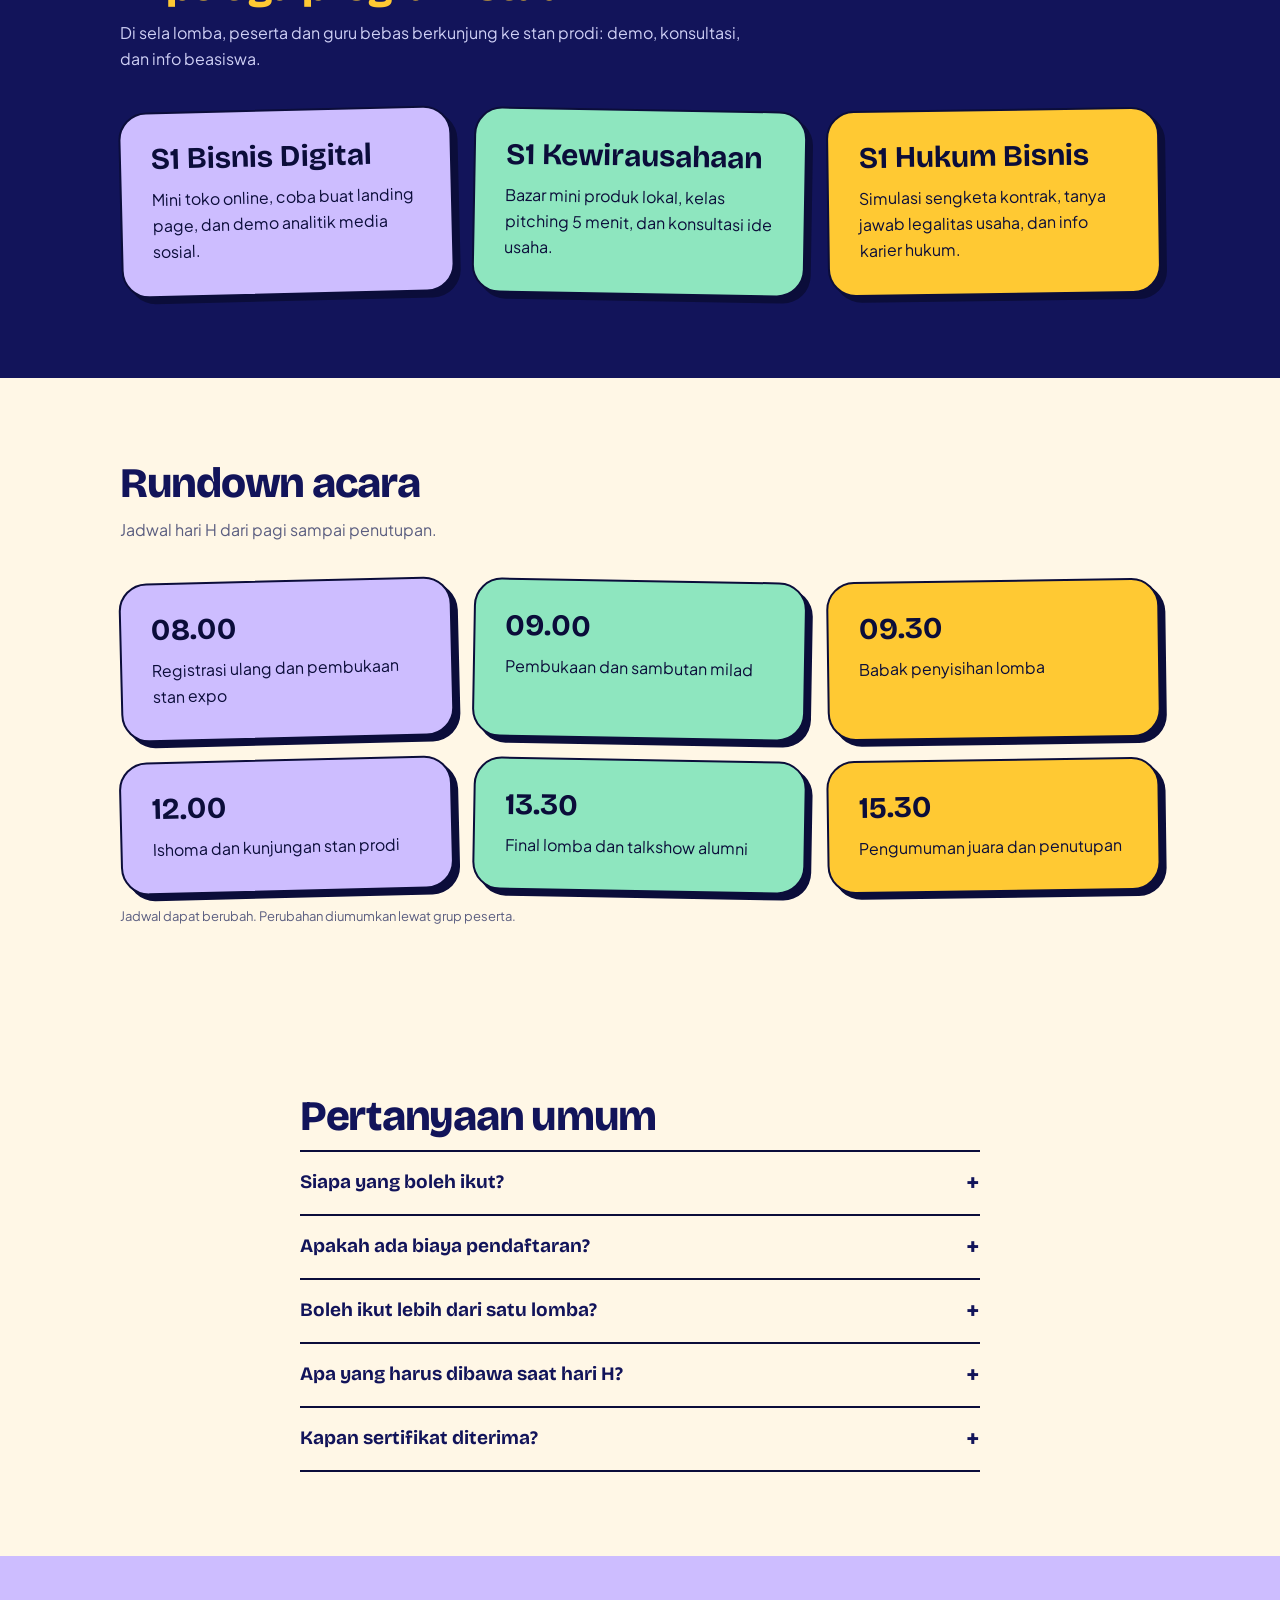
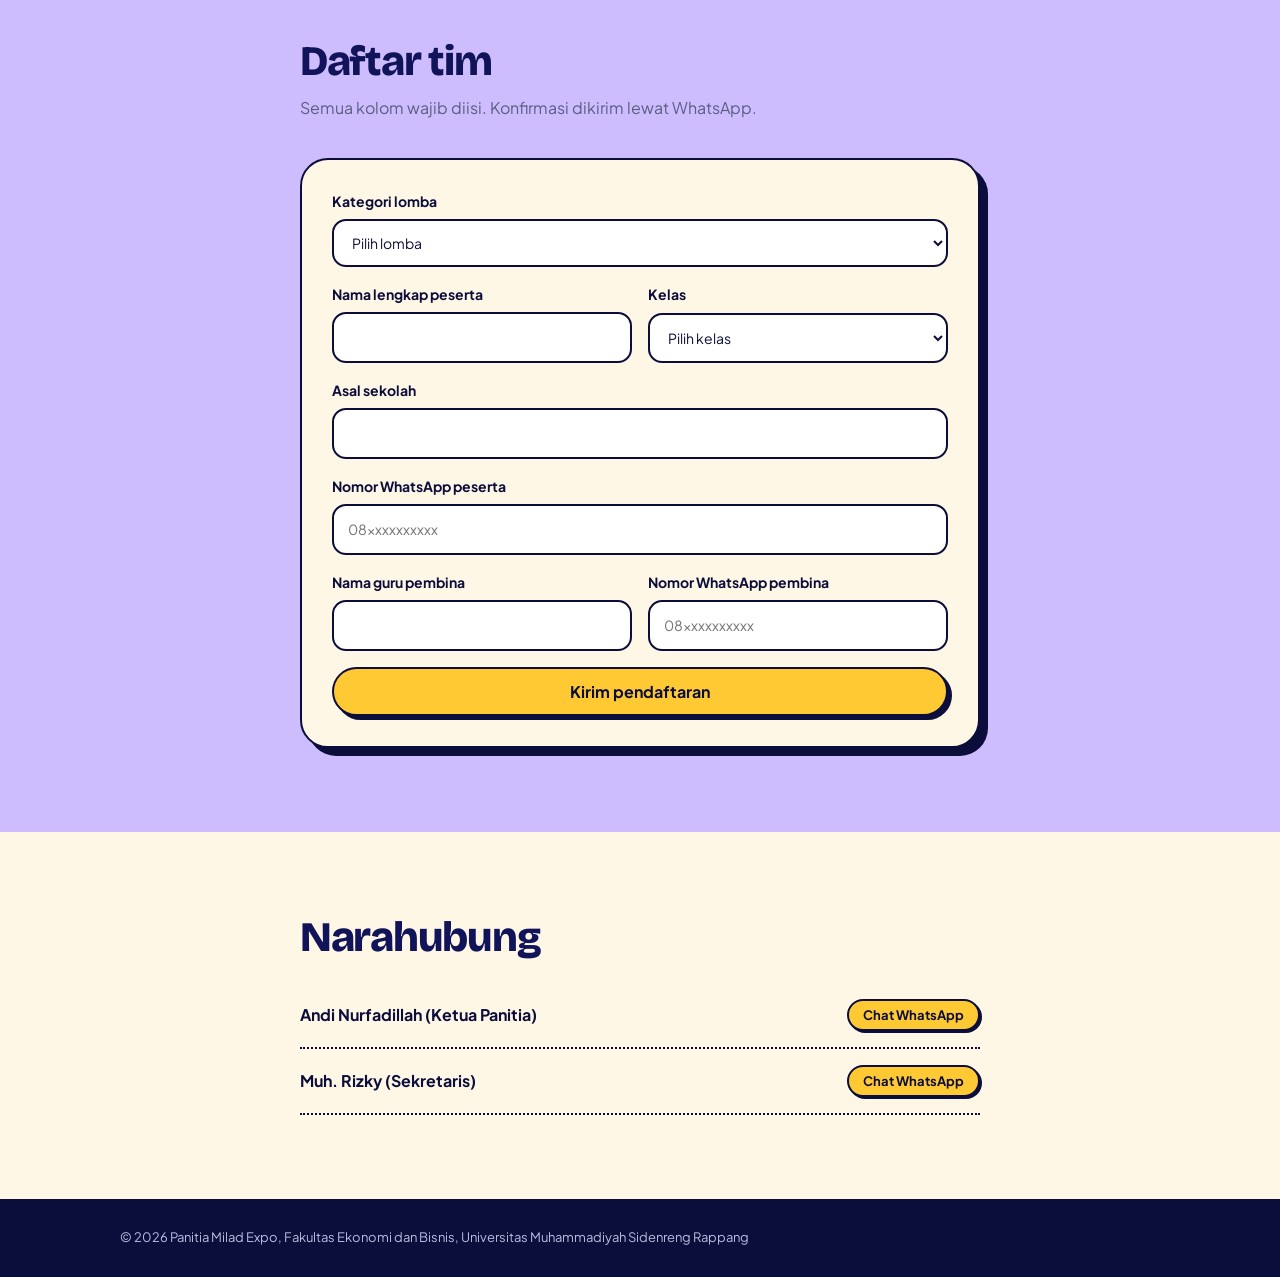
==== commit 8185eb3f: "perubahan" ====
--- a/index.html
+++ b/index.html
@@ -4,7 +4,7 @@
 <meta charset="UTF-8">
 <meta name="viewport" content="width=device-width, initial-scale=1">
 <meta name="theme-color" content="#12145a">
-<title>Milad Expo & Lomba Pelajar 2026 | FEB UMS Rappang</title>
+<title>Expo UMKM, Projek Kuliah & Lomba Pelajar 2026 | FEB UMS Rappang</title>
 <meta name="description" content="Expo milad dan lomba untuk siswa SMA/SMK se-Kabupaten Sidenreng Rappang.">
 <link rel="preconnect" href="https://fonts.googleapis.com">
 <link rel="preconnect" href="https://fonts.gstatic.com" crossorigin>
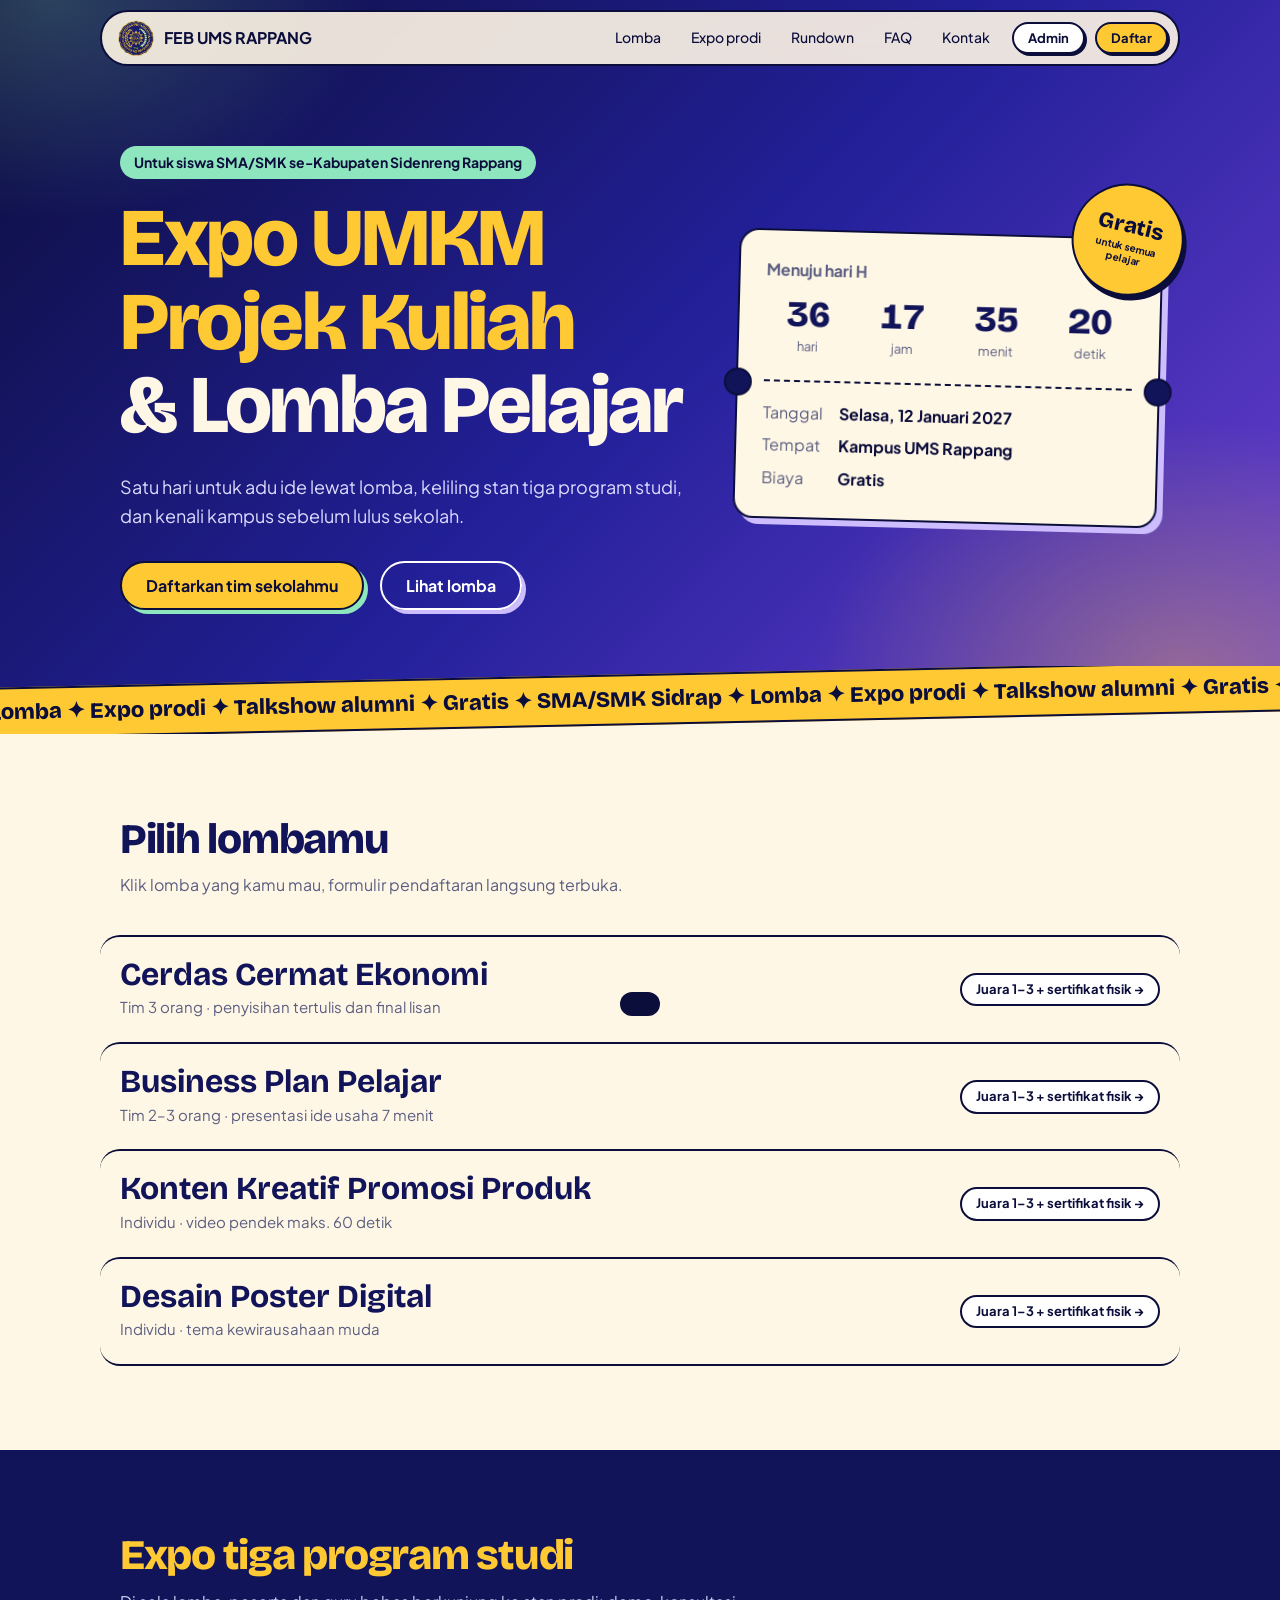
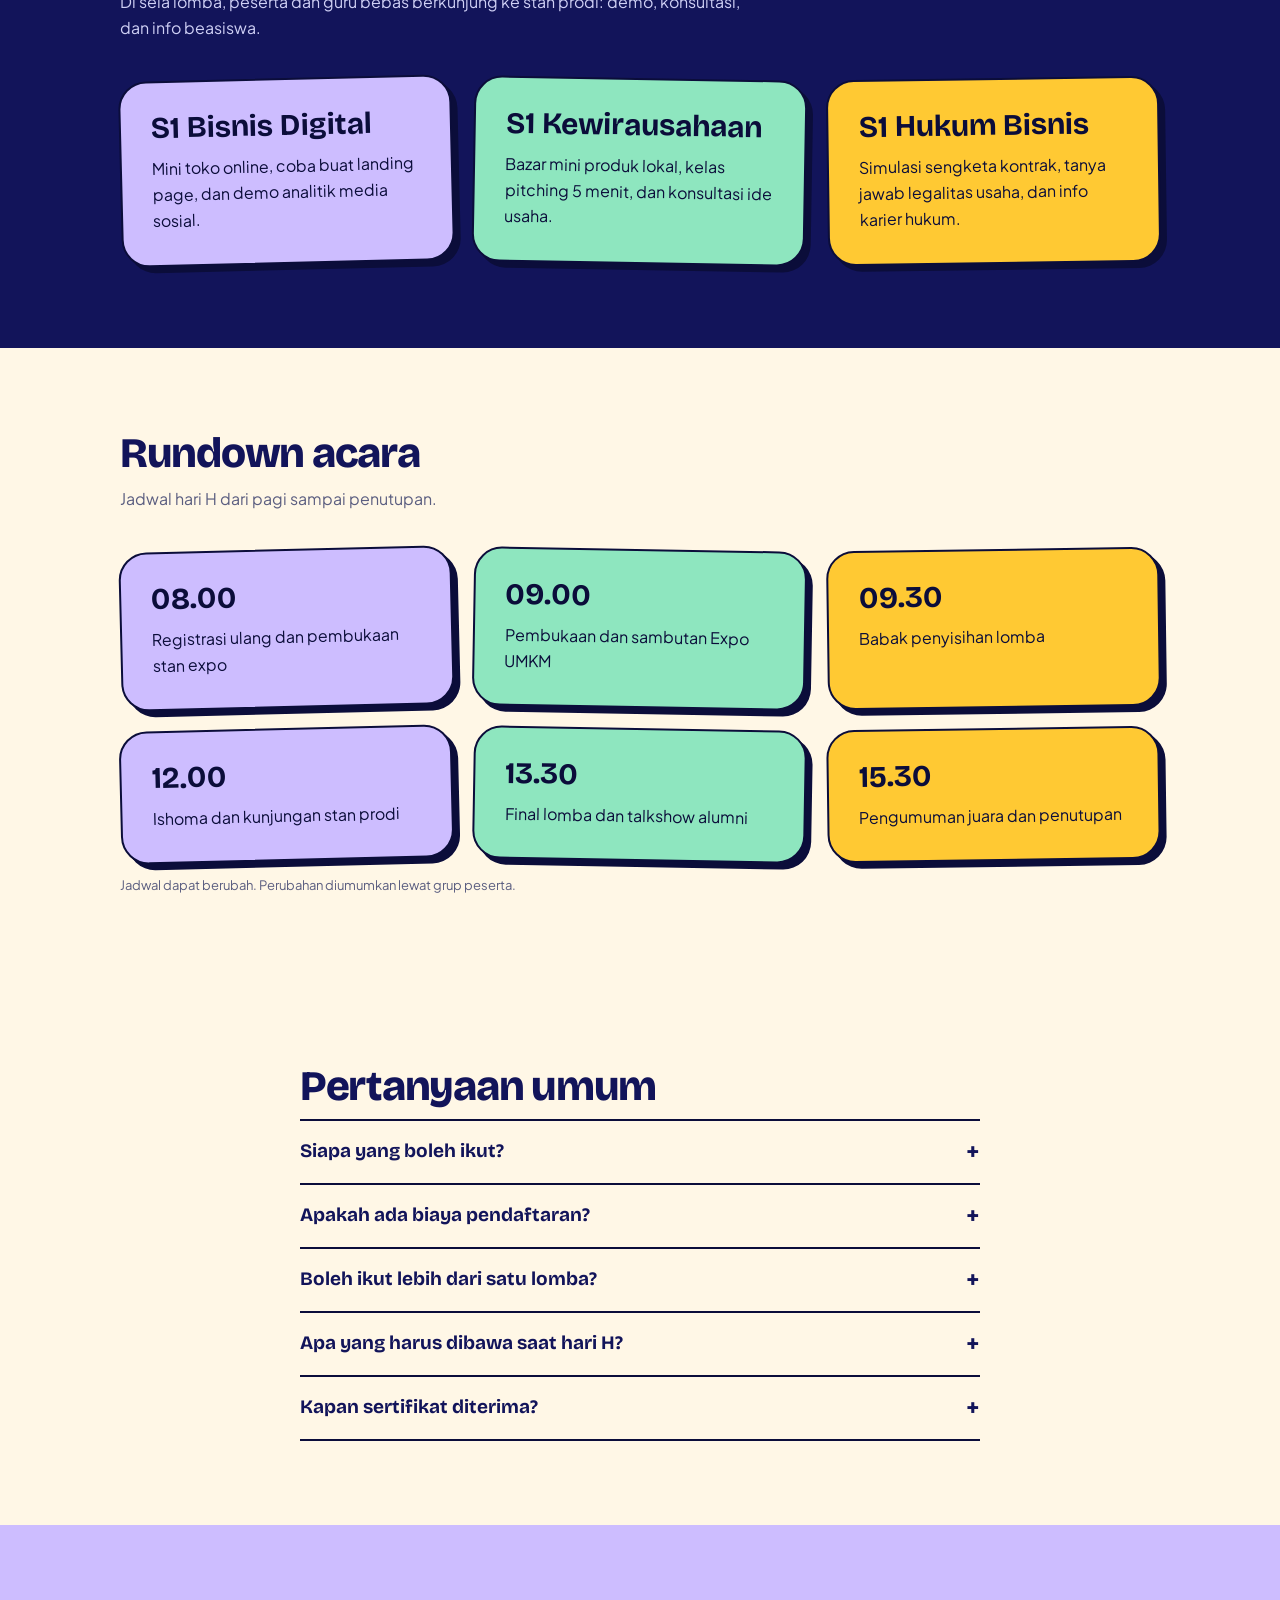
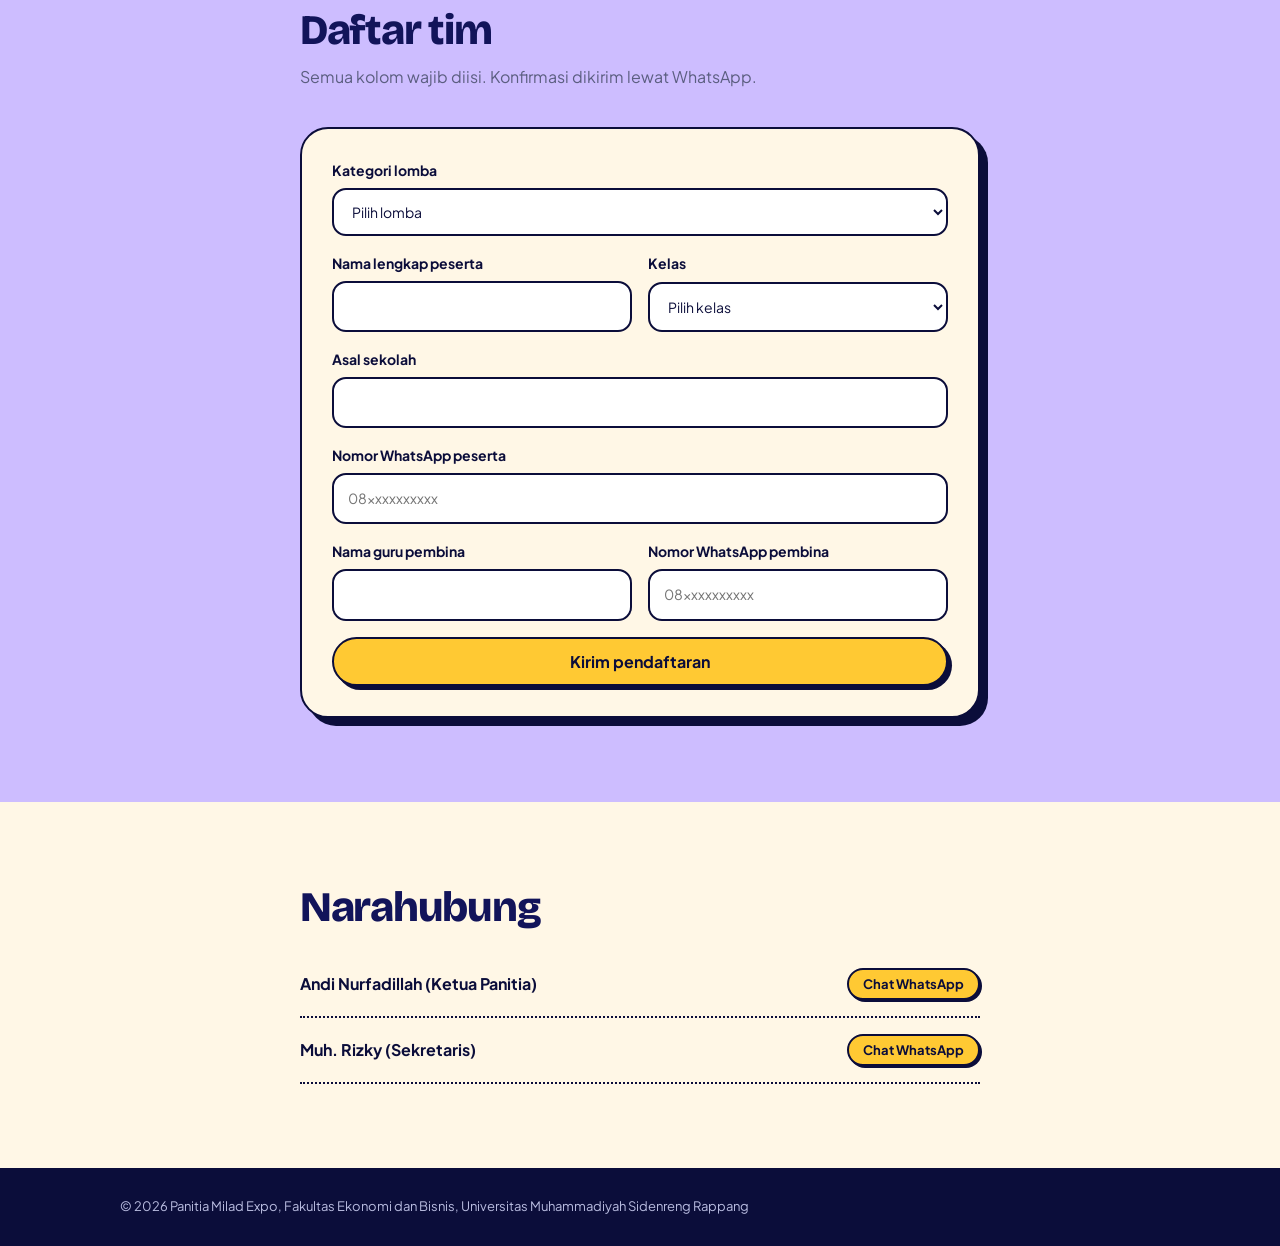
==== commit eef33837: "on3" ====
--- a/index.html
+++ b/index.html
@@ -5,7 +5,7 @@
 <meta name="viewport" content="width=device-width, initial-scale=1">
 <meta name="theme-color" content="#12145a">
 <title>Expo UMKM, Projek Kuliah & Lomba Pelajar 2026 | FEB UMS Rappang</title>
-<meta name="description" content="Expo milad dan lomba untuk siswa SMA/SMK se-Kabupaten Sidenreng Rappang.">
+<meta name="description" content="Expo UMKM, Projek Kuliah & Lomba Pelajar 2026 | FEB UMS Rappang">
 <link rel="preconnect" href="https://fonts.googleapis.com">
 <link rel="preconnect" href="https://fonts.gstatic.com" crossorigin>
 <link href="https://fonts.googleapis.com/css2?family=Bricolage+Grotesque:wght@600;800&family=Plus+Jakarta+Sans:wght@400;500;700&display=swap" rel="stylesheet">
@@ -25,7 +25,7 @@
   <div class="wrap hero-grid">
     <div>
       <p class="kicker">Untuk siswa SMA/SMK se-Kabupaten Sidenreng Rappang</p>
-      <h1><span>Milad Expo</span><span class="o">&amp; Lomba</span><span>Pelajar 2026</span></h1>
+      <h1><span>Expo UMKM</span><span>Projek Kuliah</span><span class="o">&amp; Lomba Pelajar</span></h1>
       <p class="lead">Satu hari untuk adu ide lewat lomba, keliling stan tiga program studi, dan kenali kampus sebelum lulus sekolah.</p>
       <div class="cta"><a class="btn" href="#daftar">Daftarkan tim sekolahmu</a><a class="btn btn-ghost" href="#lomba">Lihat lomba</a></div>
     </div>
--- a/css/style.css
+++ b/css/style.css
@@ -224,7 +224,7 @@
 
 /* Judul hero: tiap baris bereaksi saat disorot kursor */
 .hero h1 {
-  font-size: clamp(40px, 7.5vw, 92px);
+  font-size: clamp(40px, 6.4vw, 92px);
   font-weight: 800;
   letter-spacing: -0.03em;
   animation: naik 0.8s ease both;
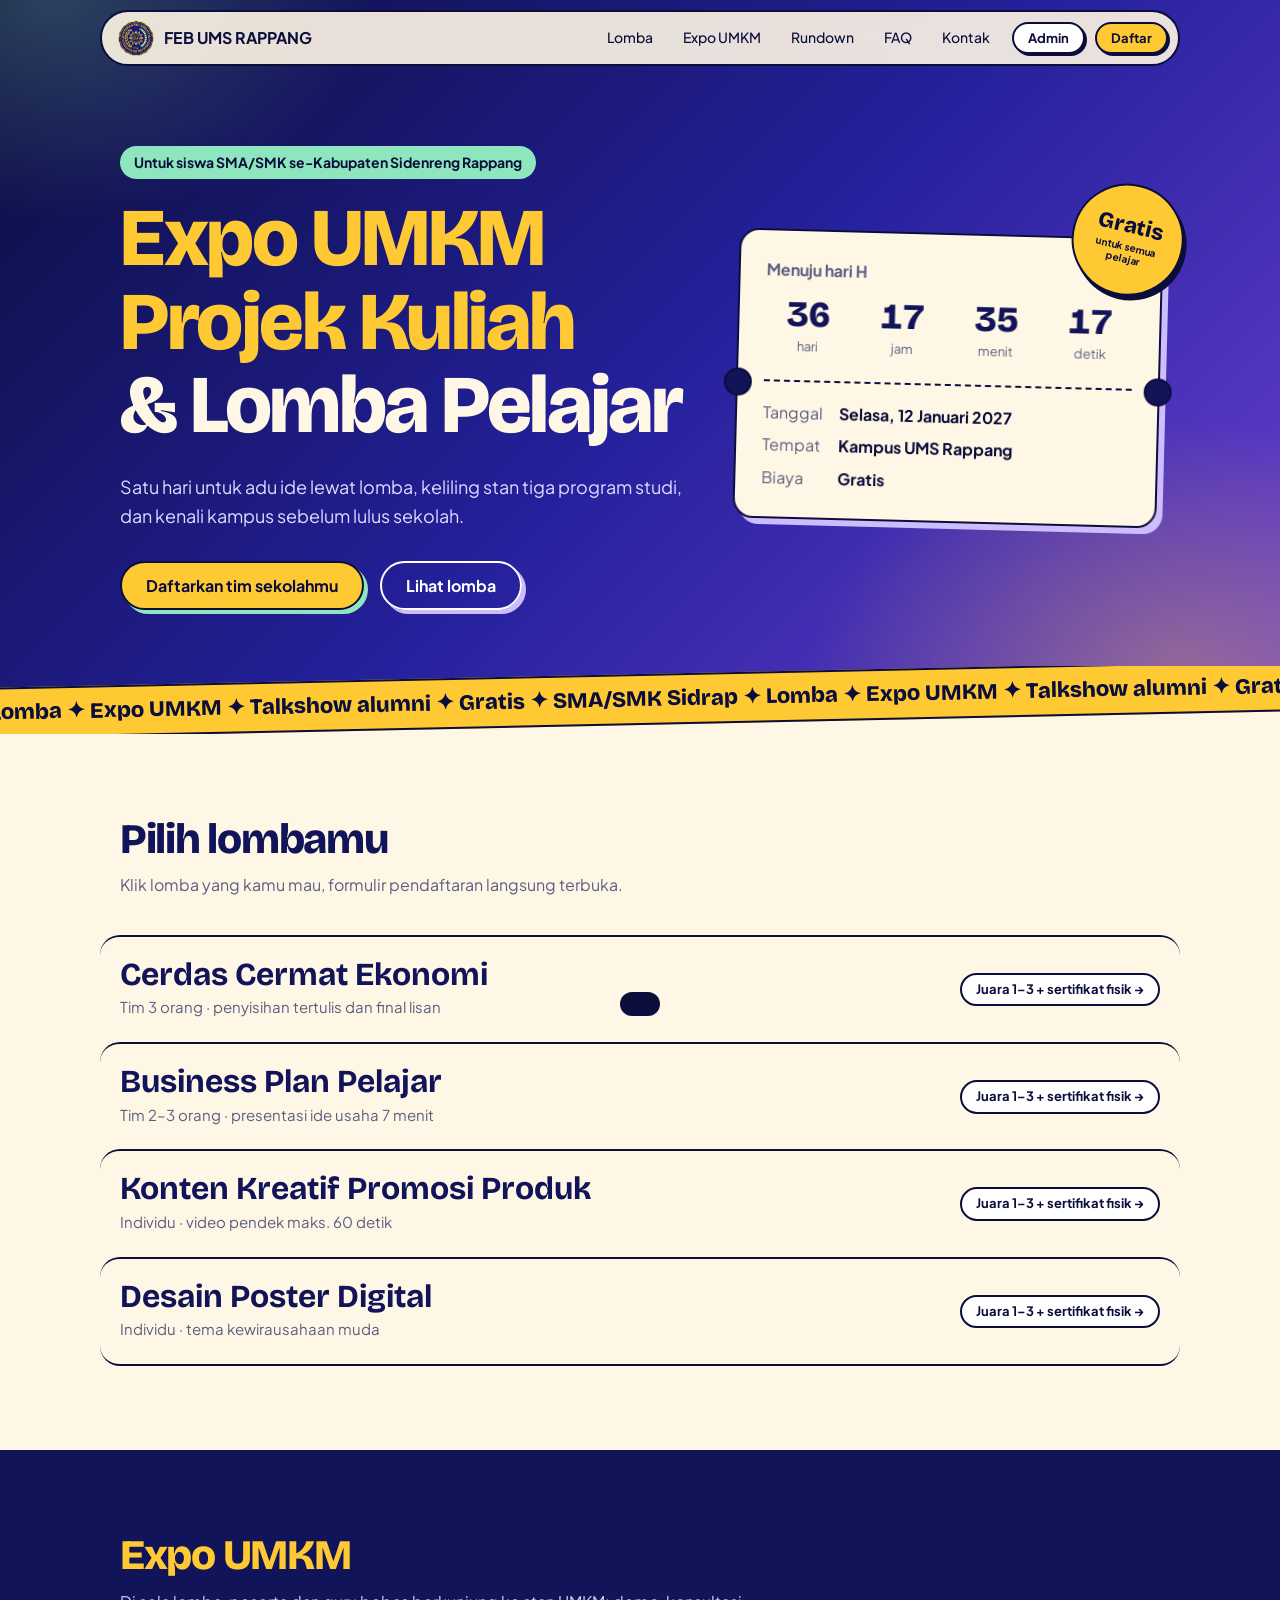
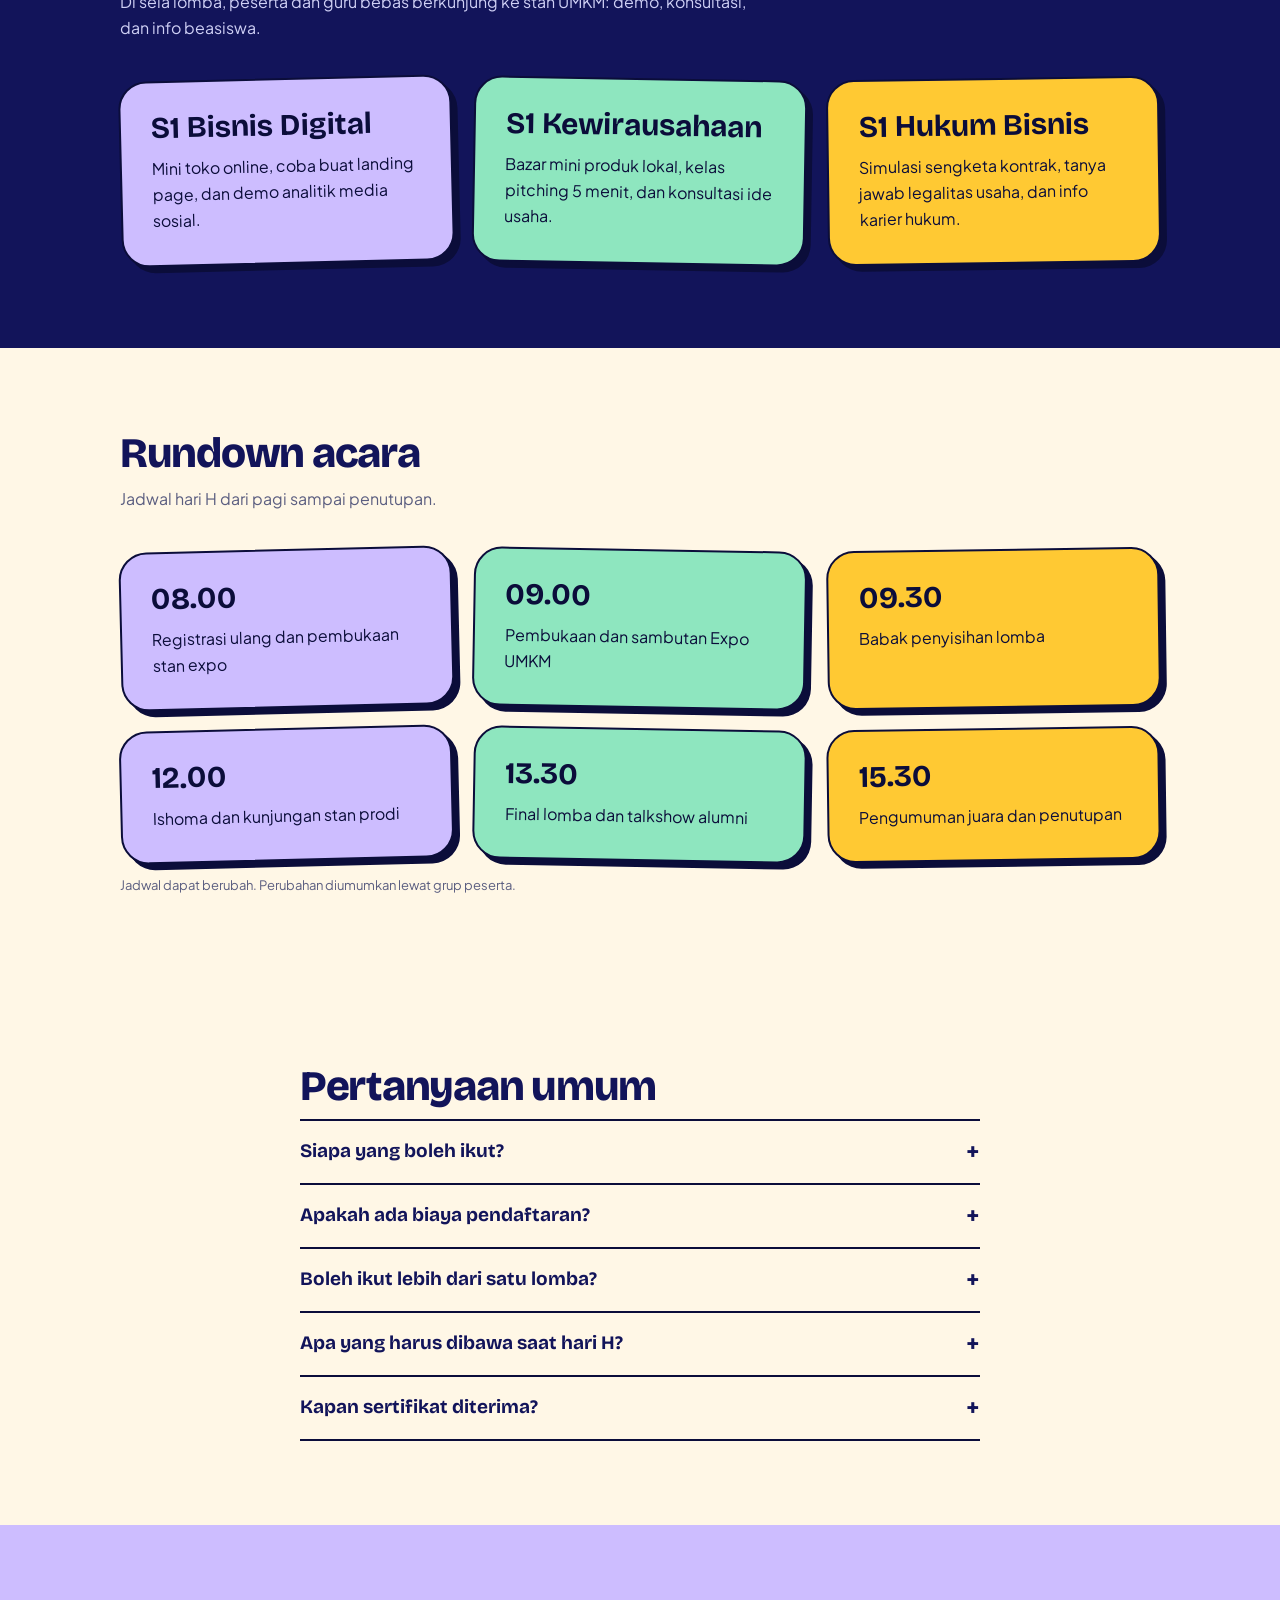
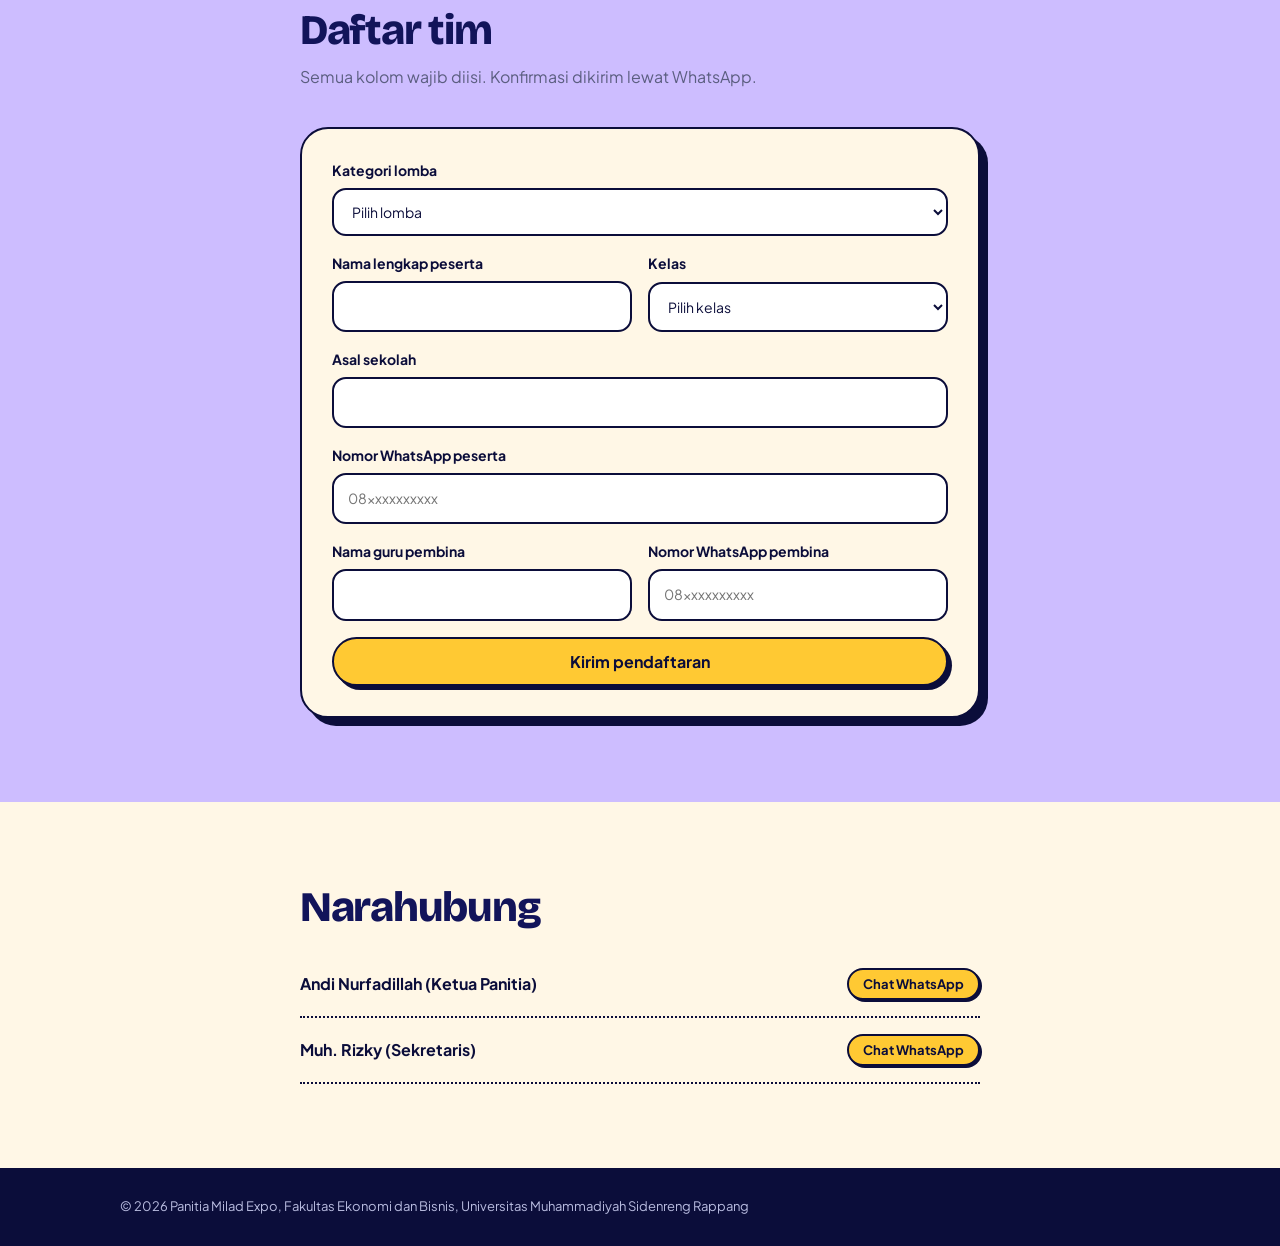
==== commit 93e8900d: "umkm" ====
--- a/index.html
+++ b/index.html
@@ -14,7 +14,7 @@
 <body>
 <header class="bar">
   <a class="brand" href="#top"><img src="assets/logo_umsr.png" alt="Logo UMS Rappang" width="36" height="36"><span id="namaHima">FEB UMS RAPPANG</span></a>
-  <nav id="nav"><a href="#lomba">Lomba</a><a href="#expo">Expo prodi</a><a href="#rundown">Rundown</a><a href="#faq">FAQ</a><a href="#kontak">Kontak</a></nav>
+  <nav id="nav"><a href="#lomba">Lomba</a><a href="#expo">Expo UMKM</a><a href="#rundown">Rundown</a><a href="#faq">FAQ</a><a href="#kontak">Kontak</a></nav>
   <a class="btn btn-sm btn-out" href="admin.html">Admin</a>
   <a class="btn btn-sm" href="#daftar">Daftar</a>
   <button class="menu-btn" id="menuBtn" type="button" aria-label="Buka menu" aria-expanded="false" aria-controls="nav">☰</button>
@@ -38,7 +38,7 @@
   </div>
 </section>
 
-<div class="marquee-wrap"><div class="marquee" aria-hidden="true"><div>Lomba ✦ Expo prodi ✦ Talkshow alumni ✦ Gratis ✦ SMA/SMK Sidrap ✦ Lomba ✦ Expo prodi ✦ Talkshow alumni ✦ Gratis ✦ SMA/SMK Sidrap ✦ Lomba ✦ Expo prodi ✦ Talkshow alumni ✦ Gratis ✦ SMA/SMK Sidrap ✦ Lomba ✦ Expo prodi ✦ Talkshow alumni ✦ Gratis ✦ SMA/SMK Sidrap ✦ Lomba ✦ Expo prodi ✦ Talkshow alumni ✦ Gratis ✦ SMA/SMK Sidrap ✦ Lomba ✦ Expo prodi ✦ Talkshow alumni ✦ Gratis ✦ SMA/SMK Sidrap ✦ </div></div></div>
+<div class="marquee-wrap"><div class="marquee" aria-hidden="true"><div>Lomba ✦ Expo UMKM ✦ Talkshow alumni ✦ Gratis ✦ SMA/SMK Sidrap ✦ Lomba ✦ Expo UMKM ✦ Talkshow alumni ✦ Gratis ✦ SMA/SMK Sidrap ✦ Lomba ✦ Expo UMKM ✦ Talkshow alumni ✦ Gratis ✦ SMA/SMK Sidrap ✦ Lomba ✦ Expo UMKM ✦ Talkshow alumni ✦ Gratis ✦ SMA/SMK Sidrap ✦ Lomba ✦ Expo UMKM ✦ Talkshow alumni ✦ Gratis ✦ SMA/SMK Sidrap ✦ </div></div></div>
 
 <section id="lomba" class="blok">
   <div class="wrap">
@@ -50,8 +50,8 @@
 
 <section id="expo" class="blok gelap">
   <div class="wrap">
-    <h2>Expo tiga program studi</h2>
-    <p class="sub">Di sela lomba, peserta dan guru bebas berkunjung ke stan prodi: demo, konsultasi, dan info beasiswa.</p>
+    <h2>Expo UMKM</h2>
+    <p class="sub">Di sela lomba, peserta dan guru bebas berkunjung ke stan UMKM: demo, konsultasi, dan info beasiswa.</p>
     <div class="prodi" id="listProdi"></div>
   </div>
 </section>
